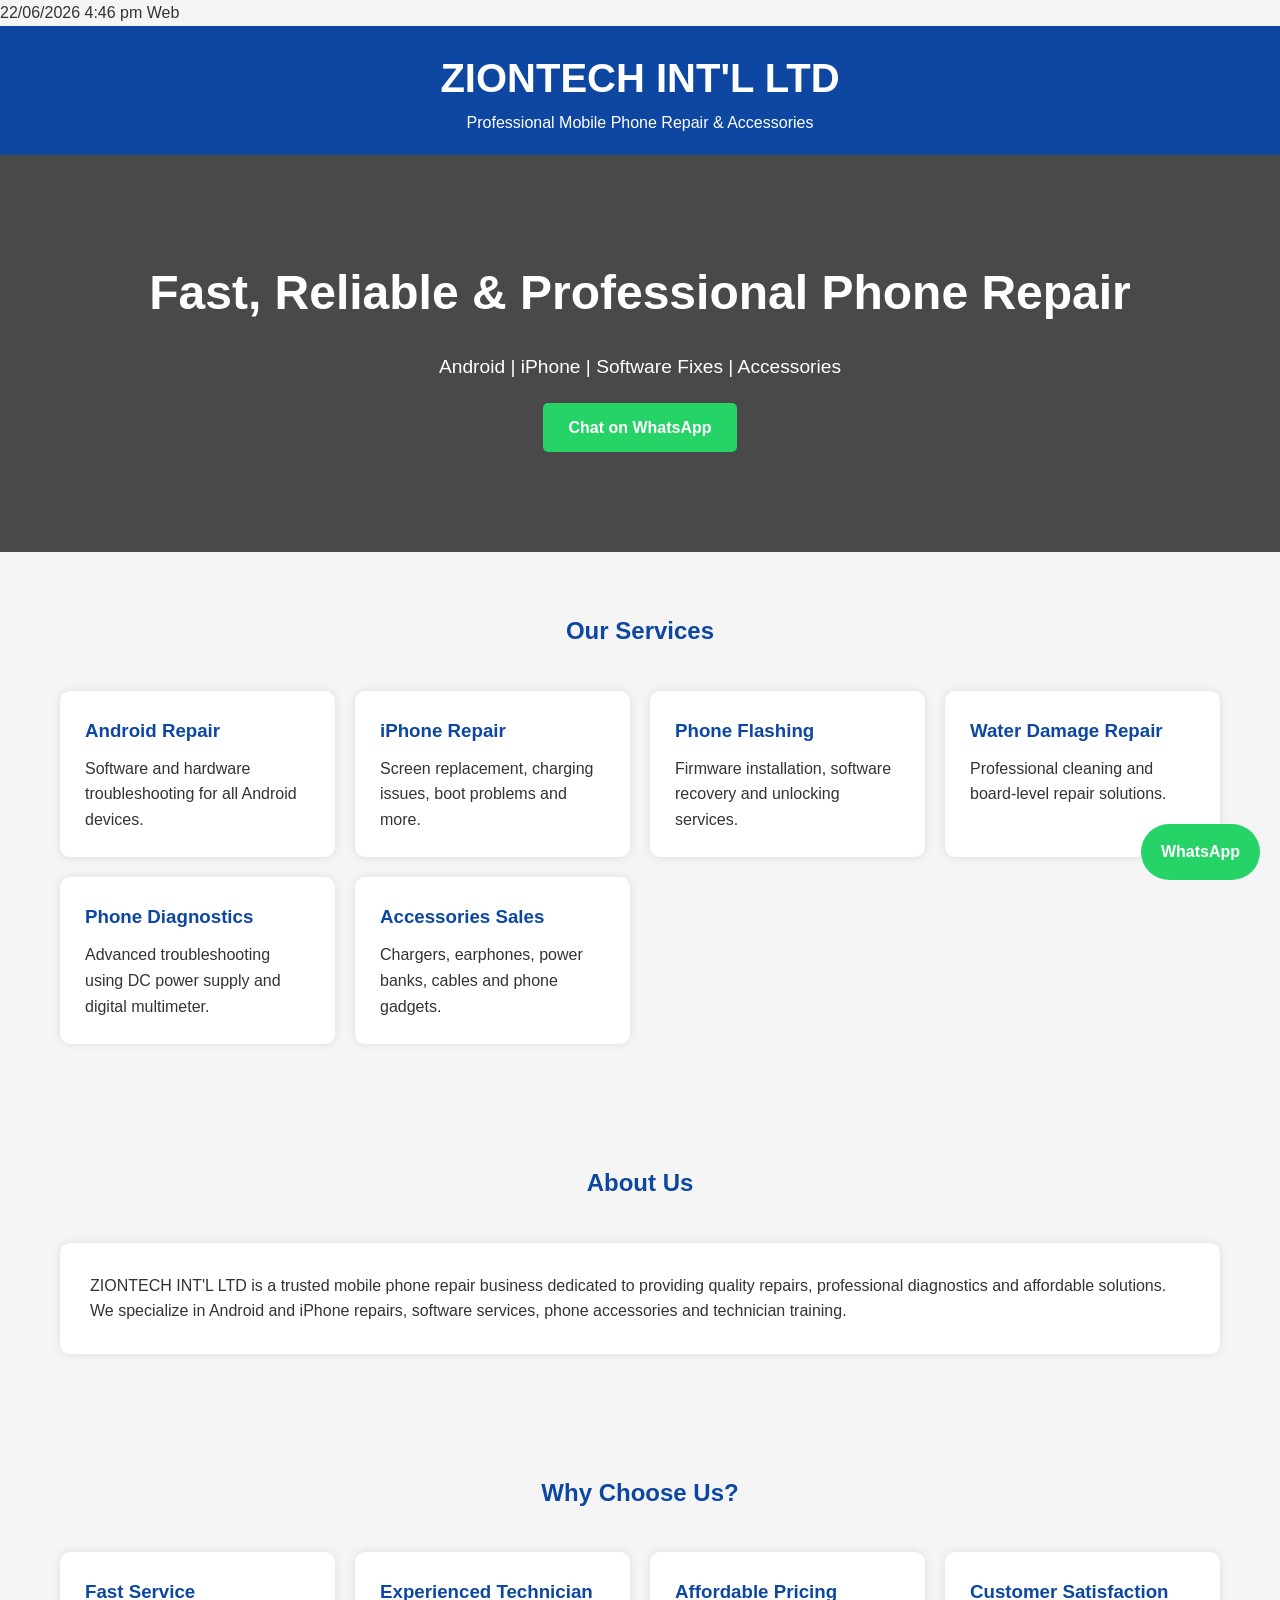
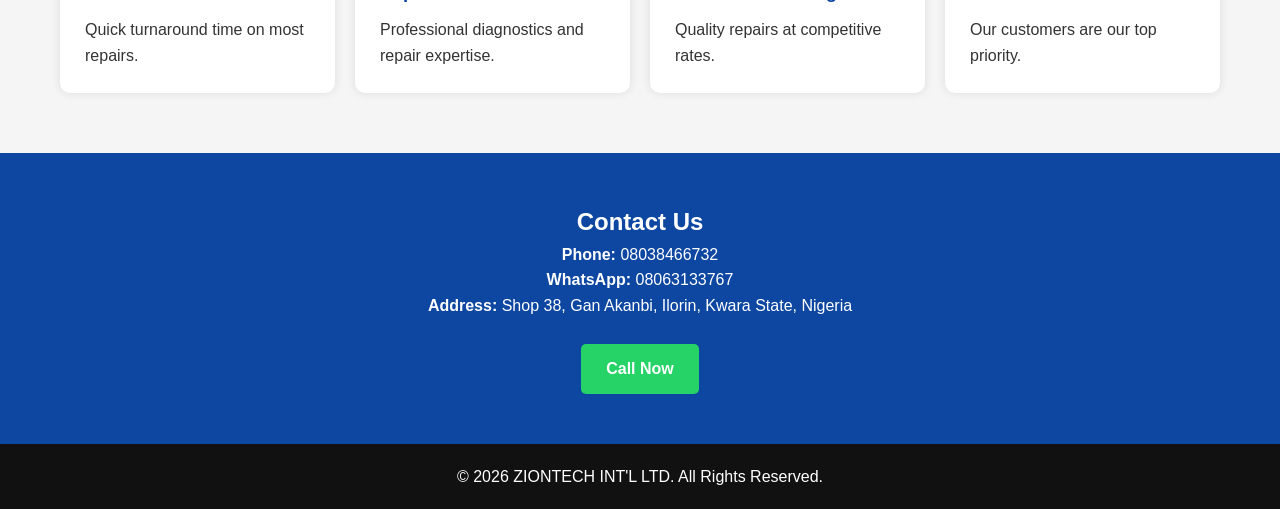
==== index.html @ 432ff0fa "index.html" ====
22/06/2026   4:46 pm

Web

<!DOCTYPE html>
<html lang="en">
<head>
<meta charset="UTF-8">
<meta name="viewport" content="width=device-width, initial-scale=1.0">
<title>ZIONTECH INT'L LTD | Phone Repair & Accessories</title>

<style>
*{
margin:0;
padding:0;
box-sizing:border-box;
font-family:Arial,sans-serif;
}

body{
background:#f5f5f5;
color:#333;
line-height:1.6;
}

header{
background:#0d47a1;
color:white;
padding:20px;
text-align:center;
}

header h1{
font-size:2.5rem;
}

.hero{
background:linear-gradient(rgba(0,0,0,.7),rgba(0,0,0,.7)),
url('https://images.unsplash.com/photo-1511707171634-5f897ff02aa9');
background-size:cover;
background-position:center;
color:white;
padding:100px 20px;
text-align:center;
}

.hero h2{
font-size:3rem;
margin-bottom:20px;
}

.hero p{
font-size:1.2rem;
margin-bottom:20px;
}

.btn{
display:inline-block;
background:#25D366;
color:white;
padding:12px 25px;
text-decoration:none;
border-radius:5px;
font-weight:bold;
}

.section{
padding:60px 20px;
max-width:1200px;
margin:auto;
}

.section h2{
text-align:center;
margin-bottom:40px;
color:#0d47a1;
}

.services{
display:grid;
grid-template-columns:repeat(auto-fit,minmax(250px,1fr));
gap:20px;
}

.card{
background:white;
padding:25px;
border-radius:10px;
box-shadow:0 0 10px rgba(0,0,0,.1);
}

.card h3{
color:#0d47a1;
margin-bottom:10px;
}

.about{
background:white;
padding:30px;
border-radius:10px;
box-shadow:0 0 10px rgba(0,0,0,.1);
}

.contact{
background:#0d47a1;
color:white;
padding:50px 20px;
text-align:center;
}

footer{
background:#111;
color:white;
text-align:center;
padding:20px;
}

.whatsapp{
position:fixed;
bottom:20px;
right:20px;
background:#25D366;
color:white;
padding:15px 20px;
border-radius:50px;
text-decoration:none;
font-weight:bold;
}
</style>
</head>

<body>

<header>
<h1>ZIONTECH INT'L LTD</h1>
<p>Professional Mobile Phone Repair & Accessories</p>
</header>

<section class="hero">
<h2>Fast, Reliable & Professional Phone Repair</h2>
<p>Android | iPhone | Software Fixes | Accessories</p>
<a class="btn" href="https://wa.me/2348063133767">Chat on WhatsApp</a>
</section>

<section class="section">
<h2>Our Services</h2>

<div class="services">

<div class="card">
<h3>Android Repair</h3>
<p>Software and hardware troubleshooting for all Android devices.</p>
</div>

<div class="card">
<h3>iPhone Repair</h3>
<p>Screen replacement, charging issues, boot problems and more.</p>
</div>

<div class="card">
<h3>Phone Flashing</h3>
<p>Firmware installation, software recovery and unlocking services.</p>
</div>

<div class="card">
<h3>Water Damage Repair</h3>
<p>Professional cleaning and board-level repair solutions.</p>
</div>

<div class="card">
<h3>Phone Diagnostics</h3>
<p>Advanced troubleshooting using DC power supply and digital multimeter.</p>
</div>

<div class="card">
<h3>Accessories Sales</h3>
<p>Chargers, earphones, power banks, cables and phone gadgets.</p>
</div>

</div>
</section>

<section class="section">
<h2>About Us</h2>

<div class="about">
<p>
ZIONTECH INT'L LTD is a trusted mobile phone repair business dedicated to providing
quality repairs, professional diagnostics and affordable solutions.
We specialize in Android and iPhone repairs, software services,
phone accessories and technician training.
</p>
</div>

</section>

<section class="section">
<h2>Why Choose Us?</h2>

<div class="services">

<div class="card">
<h3>Fast Service</h3>
<p>Quick turnaround time on most repairs.</p>
</div>

<div class="card">
<h3>Experienced Technician</h3>
<p>Professional diagnostics and repair expertise.</p>
</div>

<div class="card">
<h3>Affordable Pricing</h3>
<p>Quality repairs at competitive rates.</p>
</div>

<div class="card">
<h3>Customer Satisfaction</h3>
<p>Our customers are our top priority.</p>
</div>

</div>
</section>

<section class="contact">
<h2>Contact Us</h2>

<p><strong>Phone:</strong> 08038466732</p>
<p><strong>WhatsApp:</strong> 08063133767</p>
<p><strong>Address:</strong> Shop 38, Gan Akanbi, Ilorin, Kwara State, Nigeria</p>

<br>

<a class="btn" href="tel:08038466732">Call Now</a>

</section>

<footer>
<p>© 2026 ZIONTECH INT'L LTD. All Rights Reserved.</p>
</footer>

<a class="whatsapp" href="https://wa.me/2348063133767">
WhatsApp
</a>

</body>
</html>
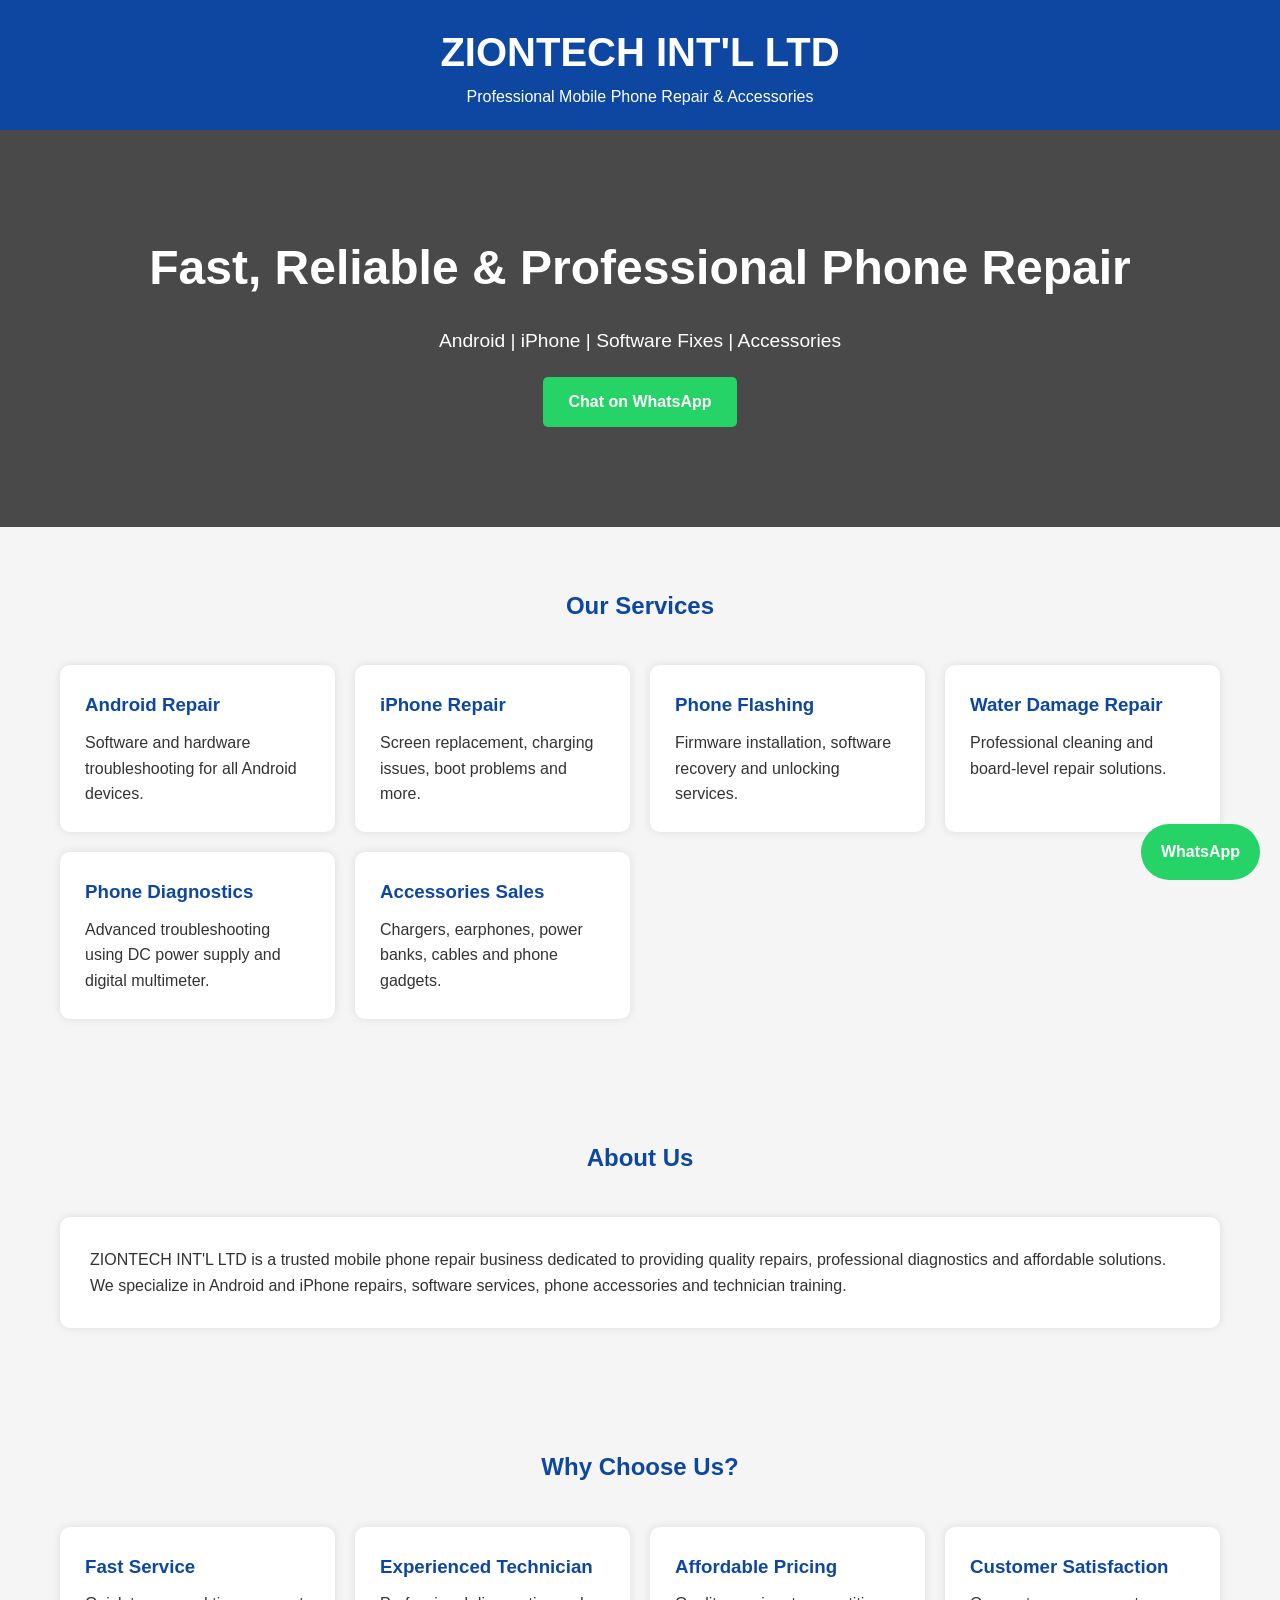
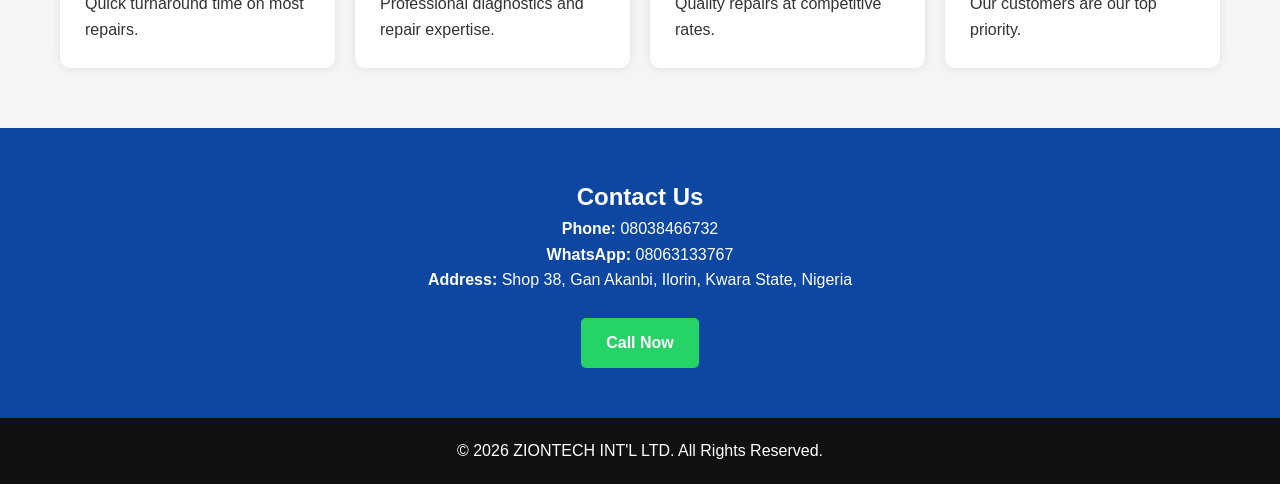
==== commit 055a6b8a: "index.html" ====
--- a/index.html
+++ b/index.html
@@ -1,7 +1,3 @@
-22/06/2026   4:46 pm
-
-Web
-
 <!DOCTYPE html>
 <html lang="en">
 <head>
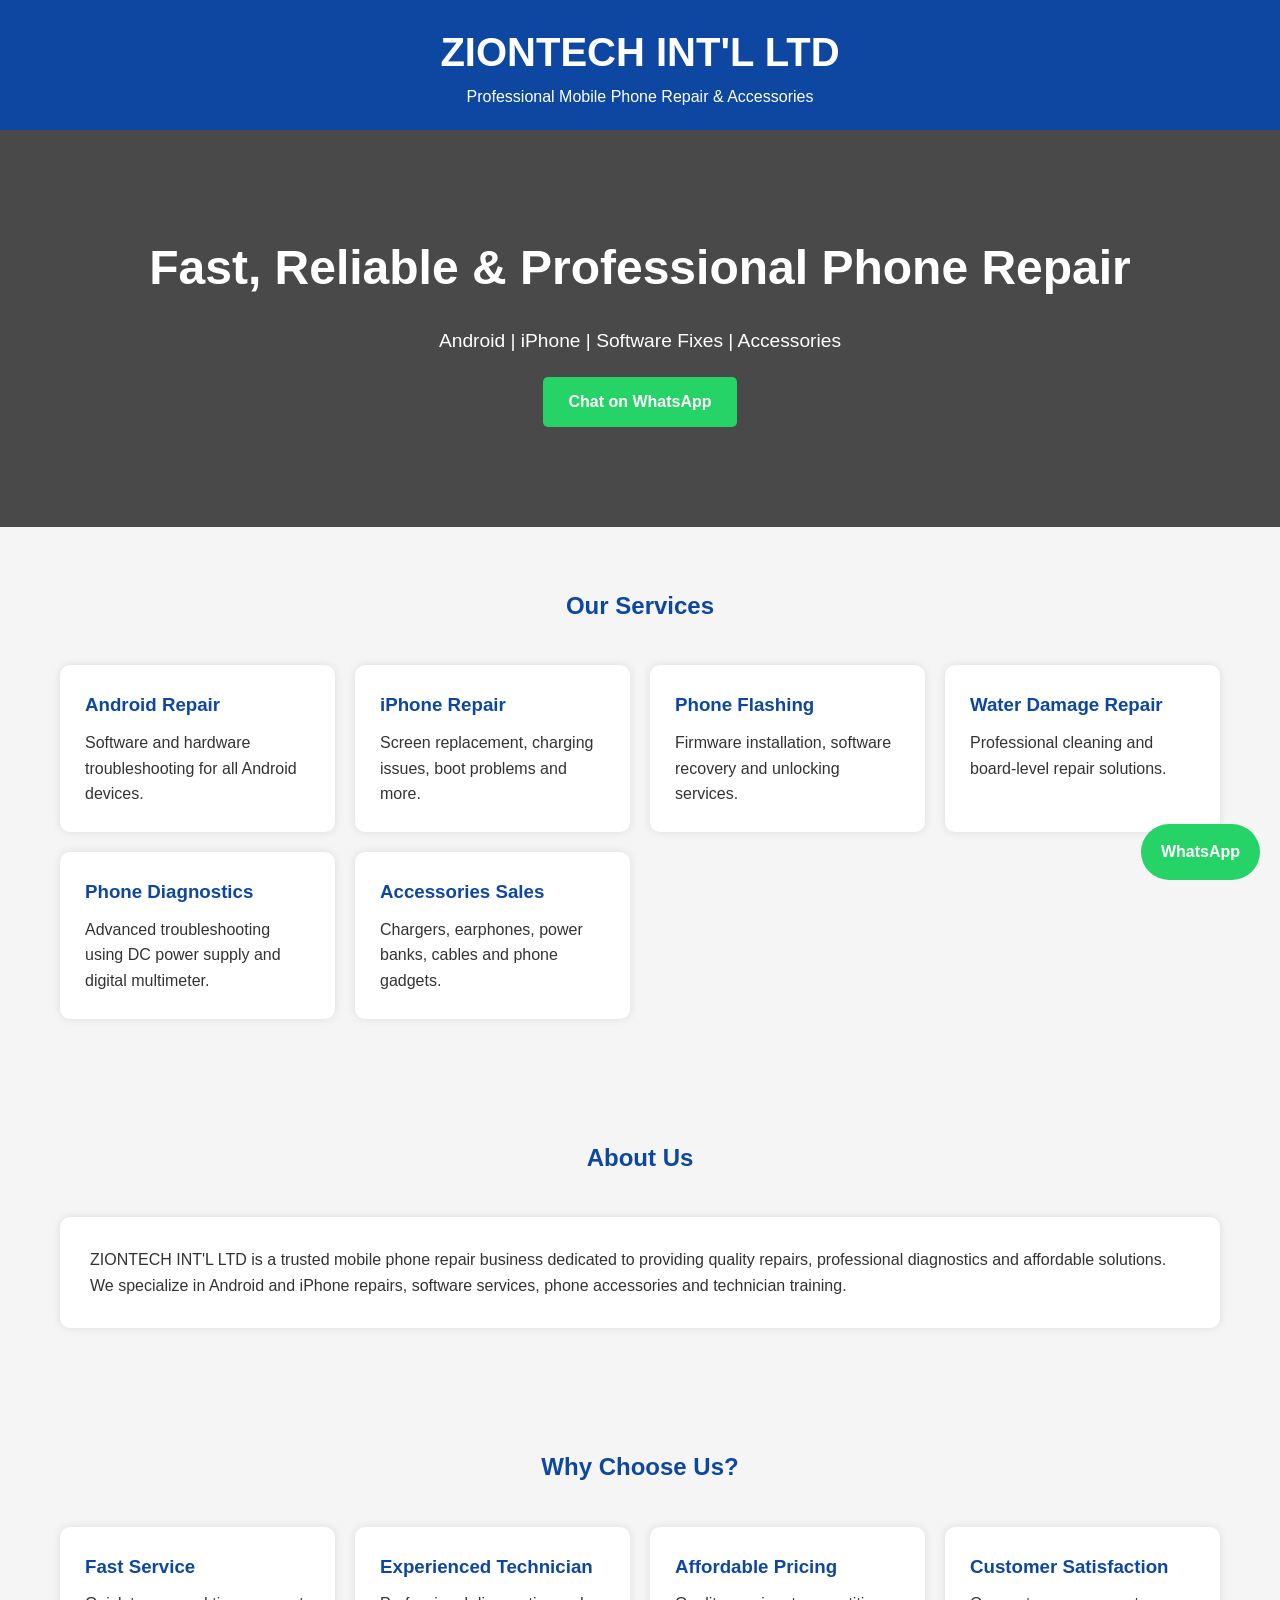
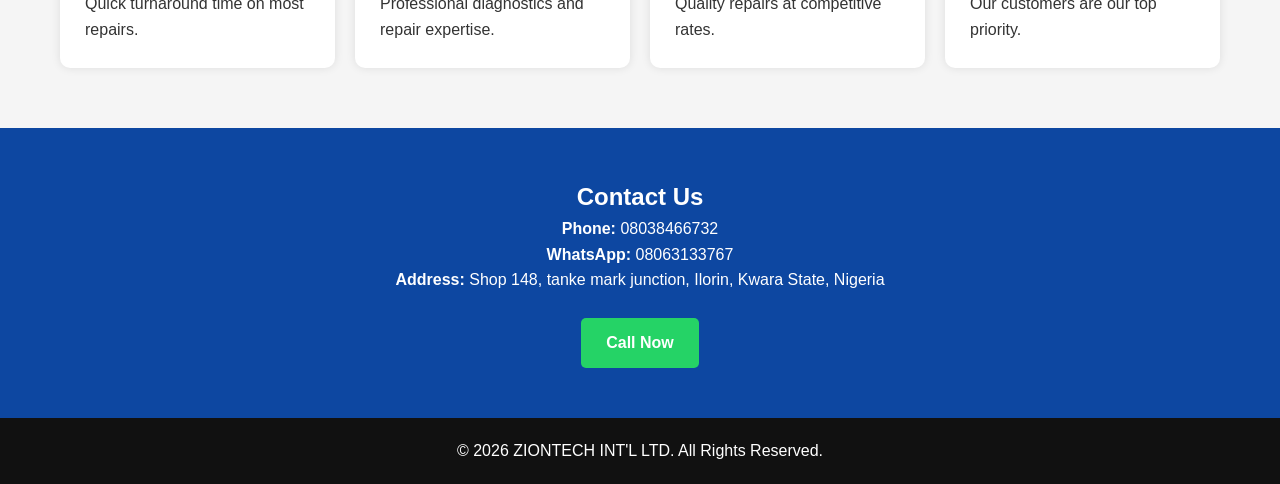
==== commit c22e35ba: "Update index.html" ====
--- a/index.html
+++ b/index.html
@@ -223,7 +223,7 @@
 
 <p><strong>Phone:</strong> 08038466732</p>
 <p><strong>WhatsApp:</strong> 08063133767</p>
-<p><strong>Address:</strong> Shop 38, Gan Akanbi, Ilorin, Kwara State, Nigeria</p>
+<p><strong>Address:</strong> Shop 148, tanke mark junction, Ilorin, Kwara State, Nigeria</p>
 
 <br>
 
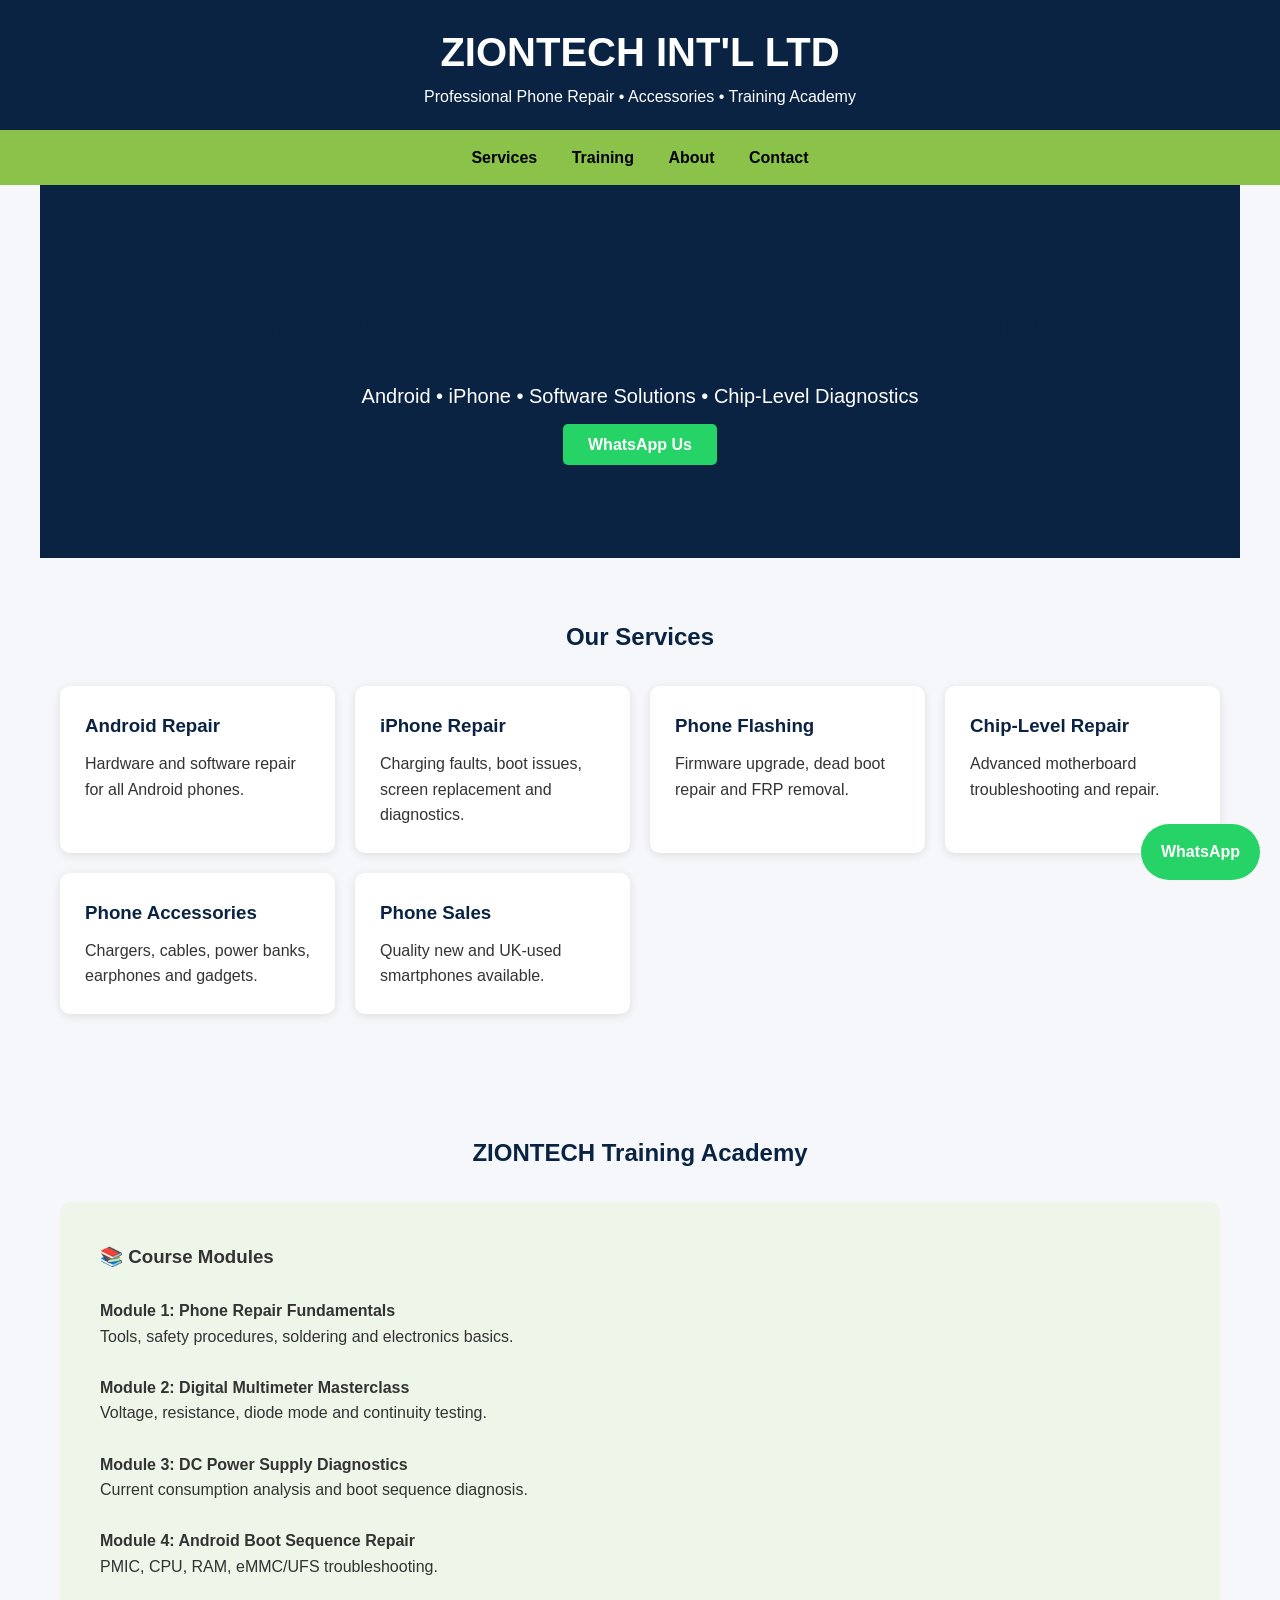
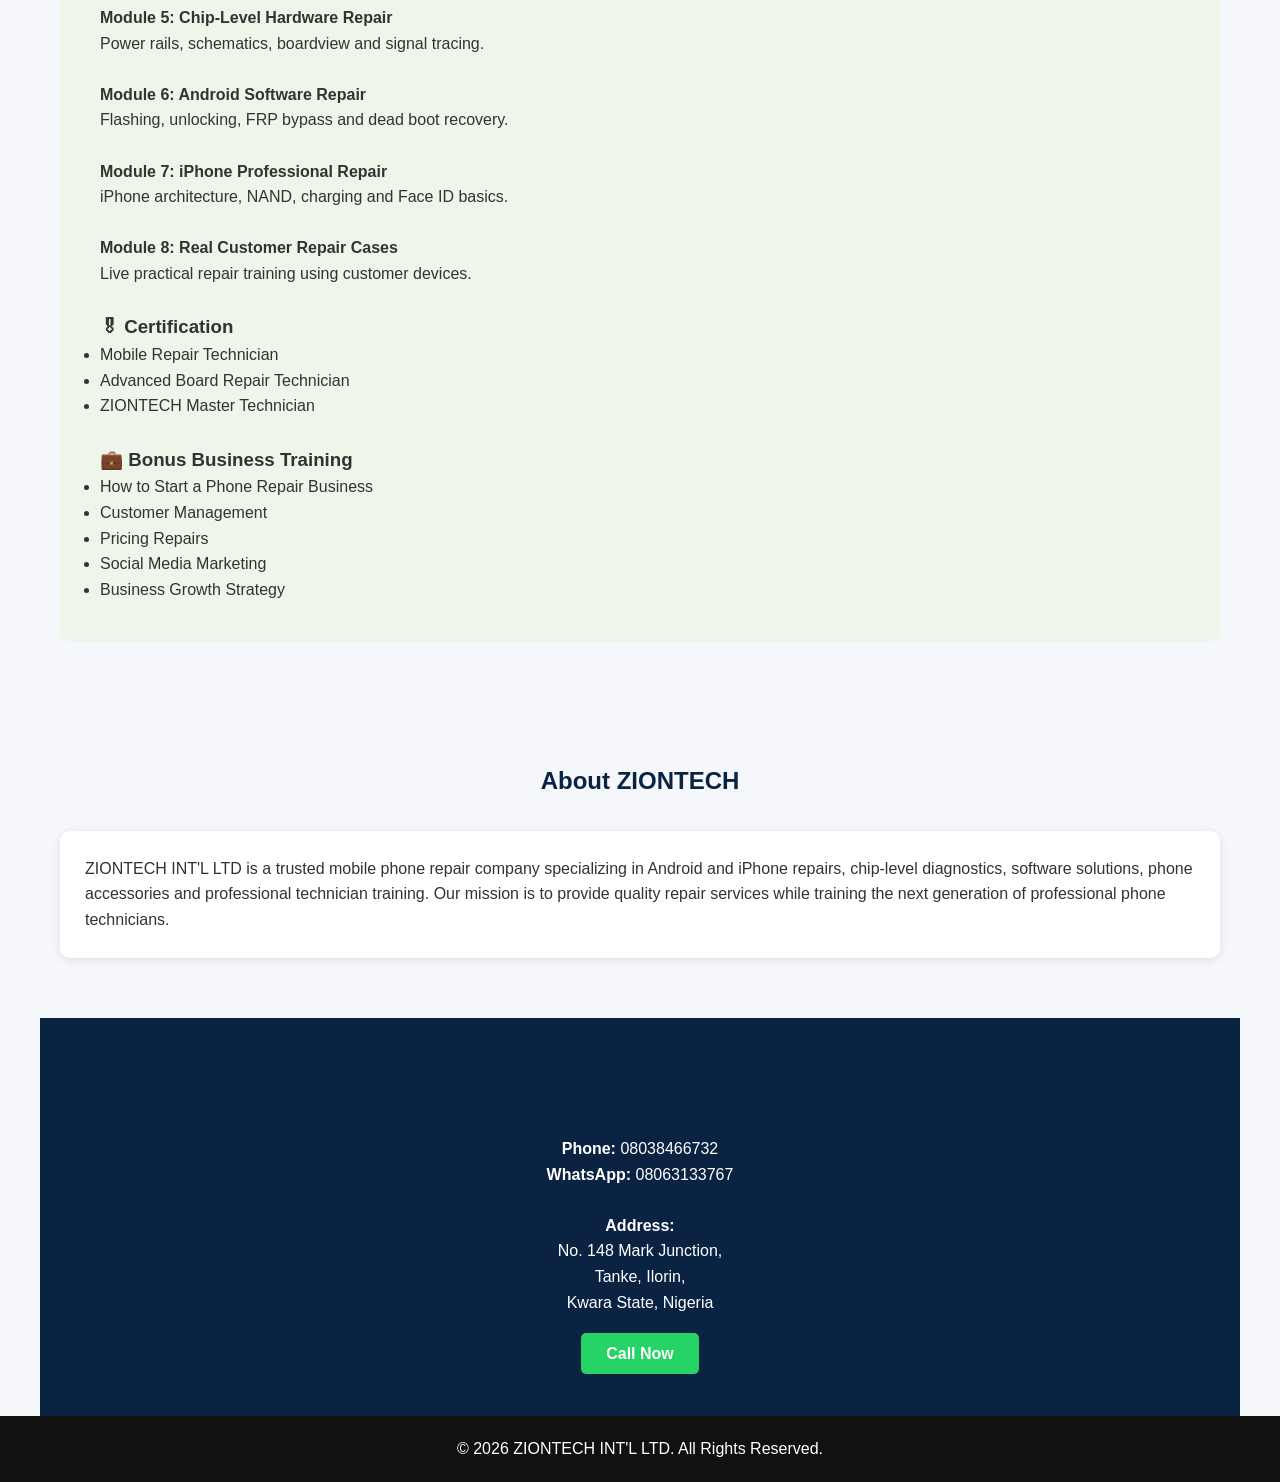
==== commit 755174f8: "Update index.html" ====
--- a/index.html
+++ b/index.html
@@ -3,7 +3,7 @@
 <head>
 <meta charset="UTF-8">
 <meta name="viewport" content="width=device-width, initial-scale=1.0">
-<title>ZIONTECH INT'L LTD | Phone Repair & Accessories</title>
+<title>ZIONTECH INT'L LTD | Phone Repair & Training Academy</title>
 
 <style>
 *{
@@ -14,44 +14,53 @@
 }
 
 body{
-background:#f5f5f5;
+background:#f5f7fa;
 color:#333;
 line-height:1.6;
 }
 
 header{
-background:#0d47a1;
+background:#0a2342;
 color:white;
 padding:20px;
 text-align:center;
 }
 
 header h1{
-font-size:2.5rem;
+font-size:40px;
+}
+
+nav{
+background:#8bc34a;
+padding:15px;
+text-align:center;
+}
+
+nav a{
+color:#000;
+text-decoration:none;
+margin:0 15px;
+font-weight:bold;
 }
 
 .hero{
-background:linear-gradient(rgba(0,0,0,.7),rgba(0,0,0,.7)),
-url('https://images.unsplash.com/photo-1511707171634-5f897ff02aa9');
-background-size:cover;
-background-position:center;
+background:#0a2342;
 color:white;
 padding:100px 20px;
 text-align:center;
 }
 
 .hero h2{
-font-size:3rem;
+font-size:50px;
+margin-bottom:15px;
+}
+
+.hero p{
+font-size:20px;
 margin-bottom:20px;
 }
 
-.hero p{
-font-size:1.2rem;
-margin-bottom:20px;
-}
-
 .btn{
-display:inline-block;
 background:#25D366;
 color:white;
 padding:12px 25px;
@@ -60,19 +69,19 @@
 font-weight:bold;
 }
 
-.section{
+section{
 padding:60px 20px;
 max-width:1200px;
 margin:auto;
 }
 
-.section h2{
-text-align:center;
-margin-bottom:40px;
-color:#0d47a1;
-}
-
-.services{
+h2{
+text-align:center;
+margin-bottom:30px;
+color:#0a2342;
+}
+
+.grid{
 display:grid;
 grid-template-columns:repeat(auto-fit,minmax(250px,1fr));
 gap:20px;
@@ -82,26 +91,25 @@
 background:white;
 padding:25px;
 border-radius:10px;
-box-shadow:0 0 10px rgba(0,0,0,.1);
+box-shadow:0 2px 10px rgba(0,0,0,0.1);
 }
 
 .card h3{
-color:#0d47a1;
+color:#0a2342;
 margin-bottom:10px;
 }
 
-.about{
-background:white;
-padding:30px;
+.training{
+background:#eef5e9;
+padding:40px;
 border-radius:10px;
-box-shadow:0 0 10px rgba(0,0,0,.1);
 }
 
 .contact{
-background:#0d47a1;
-color:white;
+background:#0a2342;
+color:white;
+text-align:center;
 padding:50px 20px;
-text-align:center;
 }
 
 footer{
@@ -113,8 +121,8 @@
 
 .whatsapp{
 position:fixed;
+right:20px;
 bottom:20px;
-right:20px;
 background:#25D366;
 color:white;
 padding:15px 20px;
@@ -129,101 +137,163 @@
 
 <header>
 <h1>ZIONTECH INT'L LTD</h1>
-<p>Professional Mobile Phone Repair & Accessories</p>
+<p>Professional Phone Repair • Accessories • Training Academy</p>
 </header>
 
+<nav>
+<a href="#services">Services</a>
+<a href="#training">Training</a>
+<a href="#about">About</a>
+<a href="#contact">Contact</a>
+</nav>
+
 <section class="hero">
-<h2>Fast, Reliable & Professional Phone Repair</h2>
-<p>Android | iPhone | Software Fixes | Accessories</p>
-<a class="btn" href="https://wa.me/2348063133767">Chat on WhatsApp</a>
-</section>
-
-<section class="section">
+<h2>Professional Mobile Phone Repair</h2>
+<p>Android • iPhone • Software Solutions • Chip-Level Diagnostics</p>
+<a class="btn" href="https://wa.me/2348063133767">WhatsApp Us</a>
+</section>
+
+<section id="services">
 <h2>Our Services</h2>
 
-<div class="services">
+<div class="grid">
 
 <div class="card">
 <h3>Android Repair</h3>
-<p>Software and hardware troubleshooting for all Android devices.</p>
+<p>Hardware and software repair for all Android phones.</p>
 </div>
 
 <div class="card">
 <h3>iPhone Repair</h3>
-<p>Screen replacement, charging issues, boot problems and more.</p>
+<p>Charging faults, boot issues, screen replacement and diagnostics.</p>
 </div>
 
 <div class="card">
 <h3>Phone Flashing</h3>
-<p>Firmware installation, software recovery and unlocking services.</p>
-</div>
-
-<div class="card">
-<h3>Water Damage Repair</h3>
-<p>Professional cleaning and board-level repair solutions.</p>
-</div>
-
-<div class="card">
-<h3>Phone Diagnostics</h3>
-<p>Advanced troubleshooting using DC power supply and digital multimeter.</p>
-</div>
-
-<div class="card">
-<h3>Accessories Sales</h3>
-<p>Chargers, earphones, power banks, cables and phone gadgets.</p>
-</div>
-
-</div>
-</section>
-
-<section class="section">
-<h2>About Us</h2>
-
-<div class="about">
+<p>Firmware upgrade, dead boot repair and FRP removal.</p>
+</div>
+
+<div class="card">
+<h3>Chip-Level Repair</h3>
+<p>Advanced motherboard troubleshooting and repair.</p>
+</div>
+
+<div class="card">
+<h3>Phone Accessories</h3>
+<p>Chargers, cables, power banks, earphones and gadgets.</p>
+</div>
+
+<div class="card">
+<h3>Phone Sales</h3>
+<p>Quality new and UK-used smartphones available.</p>
+</div>
+
+</div>
+</section>
+
+<section id="training">
+<h2>ZIONTECH Training Academy</h2>
+
+<div class="training">
+
+<h3>📚 Course Modules</h3>
+
+<br>
+
+<h4>Module 1: Phone Repair Fundamentals</h4>
+<p>Tools, safety procedures, soldering and electronics basics.</p>
+
+<br>
+
+<h4>Module 2: Digital Multimeter Masterclass</h4>
+<p>Voltage, resistance, diode mode and continuity testing.</p>
+
+<br>
+
+<h4>Module 3: DC Power Supply Diagnostics</h4>
+<p>Current consumption analysis and boot sequence diagnosis.</p>
+
+<br>
+
+<h4>Module 4: Android Boot Sequence Repair</h4>
+<p>PMIC, CPU, RAM, eMMC/UFS troubleshooting.</p>
+
+<br>
+
+<h4>Module 5: Chip-Level Hardware Repair</h4>
+<p>Power rails, schematics, boardview and signal tracing.</p>
+
+<br>
+
+<h4>Module 6: Android Software Repair</h4>
+<p>Flashing, unlocking, FRP bypass and dead boot recovery.</p>
+
+<br>
+
+<h4>Module 7: iPhone Professional Repair</h4>
+<p>iPhone architecture, NAND, charging and Face ID basics.</p>
+
+<br>
+
+<h4>Module 8: Real Customer Repair Cases</h4>
+<p>Live practical repair training using customer devices.</p>
+
+<br>
+
+<h3>🎖 Certification</h3>
+
+<ul>
+<li>Mobile Repair Technician</li>
+<li>Advanced Board Repair Technician</li>
+<li>ZIONTECH Master Technician</li>
+</ul>
+
+<br>
+
+<h3>💼 Bonus Business Training</h3>
+
+<ul>
+<li>How to Start a Phone Repair Business</li>
+<li>Customer Management</li>
+<li>Pricing Repairs</li>
+<li>Social Media Marketing</li>
+<li>Business Growth Strategy</li>
+</ul>
+
+</div>
+</section>
+
+<section id="about">
+<h2>About ZIONTECH</h2>
+
+<div class="card">
 <p>
-ZIONTECH INT'L LTD is a trusted mobile phone repair business dedicated to providing
-quality repairs, professional diagnostics and affordable solutions.
-We specialize in Android and iPhone repairs, software services,
-phone accessories and technician training.
+ZIONTECH INT'L LTD is a trusted mobile phone repair company specializing in
+Android and iPhone repairs, chip-level diagnostics, software solutions,
+phone accessories and professional technician training.
+
+Our mission is to provide quality repair services while training the next
+generation of professional phone technicians.
 </p>
 </div>
 
 </section>
 
-<section class="section">
-<h2>Why Choose Us?</h2>
-
-<div class="services">
-
-<div class="card">
-<h3>Fast Service</h3>
-<p>Quick turnaround time on most repairs.</p>
-</div>
-
-<div class="card">
-<h3>Experienced Technician</h3>
-<p>Professional diagnostics and repair expertise.</p>
-</div>
-
-<div class="card">
-<h3>Affordable Pricing</h3>
-<p>Quality repairs at competitive rates.</p>
-</div>
-
-<div class="card">
-<h3>Customer Satisfaction</h3>
-<p>Our customers are our top priority.</p>
-</div>
-
-</div>
-</section>
-
-<section class="contact">
+<section id="contact" class="contact">
+
 <h2>Contact Us</h2>
 
 <p><strong>Phone:</strong> 08038466732</p>
 <p><strong>WhatsApp:</strong> 08063133767</p>
-<p><strong>Address:</strong> Shop 148, tanke mark junction, Ilorin, Kwara State, Nigeria</p>
+
+<br>
+
+<p>
+<strong>Address:</strong><br>
+No. 148 Mark Junction,<br>
+Tanke, Ilorin,<br>
+Kwara State, Nigeria
+</p>
 
 <br>
 
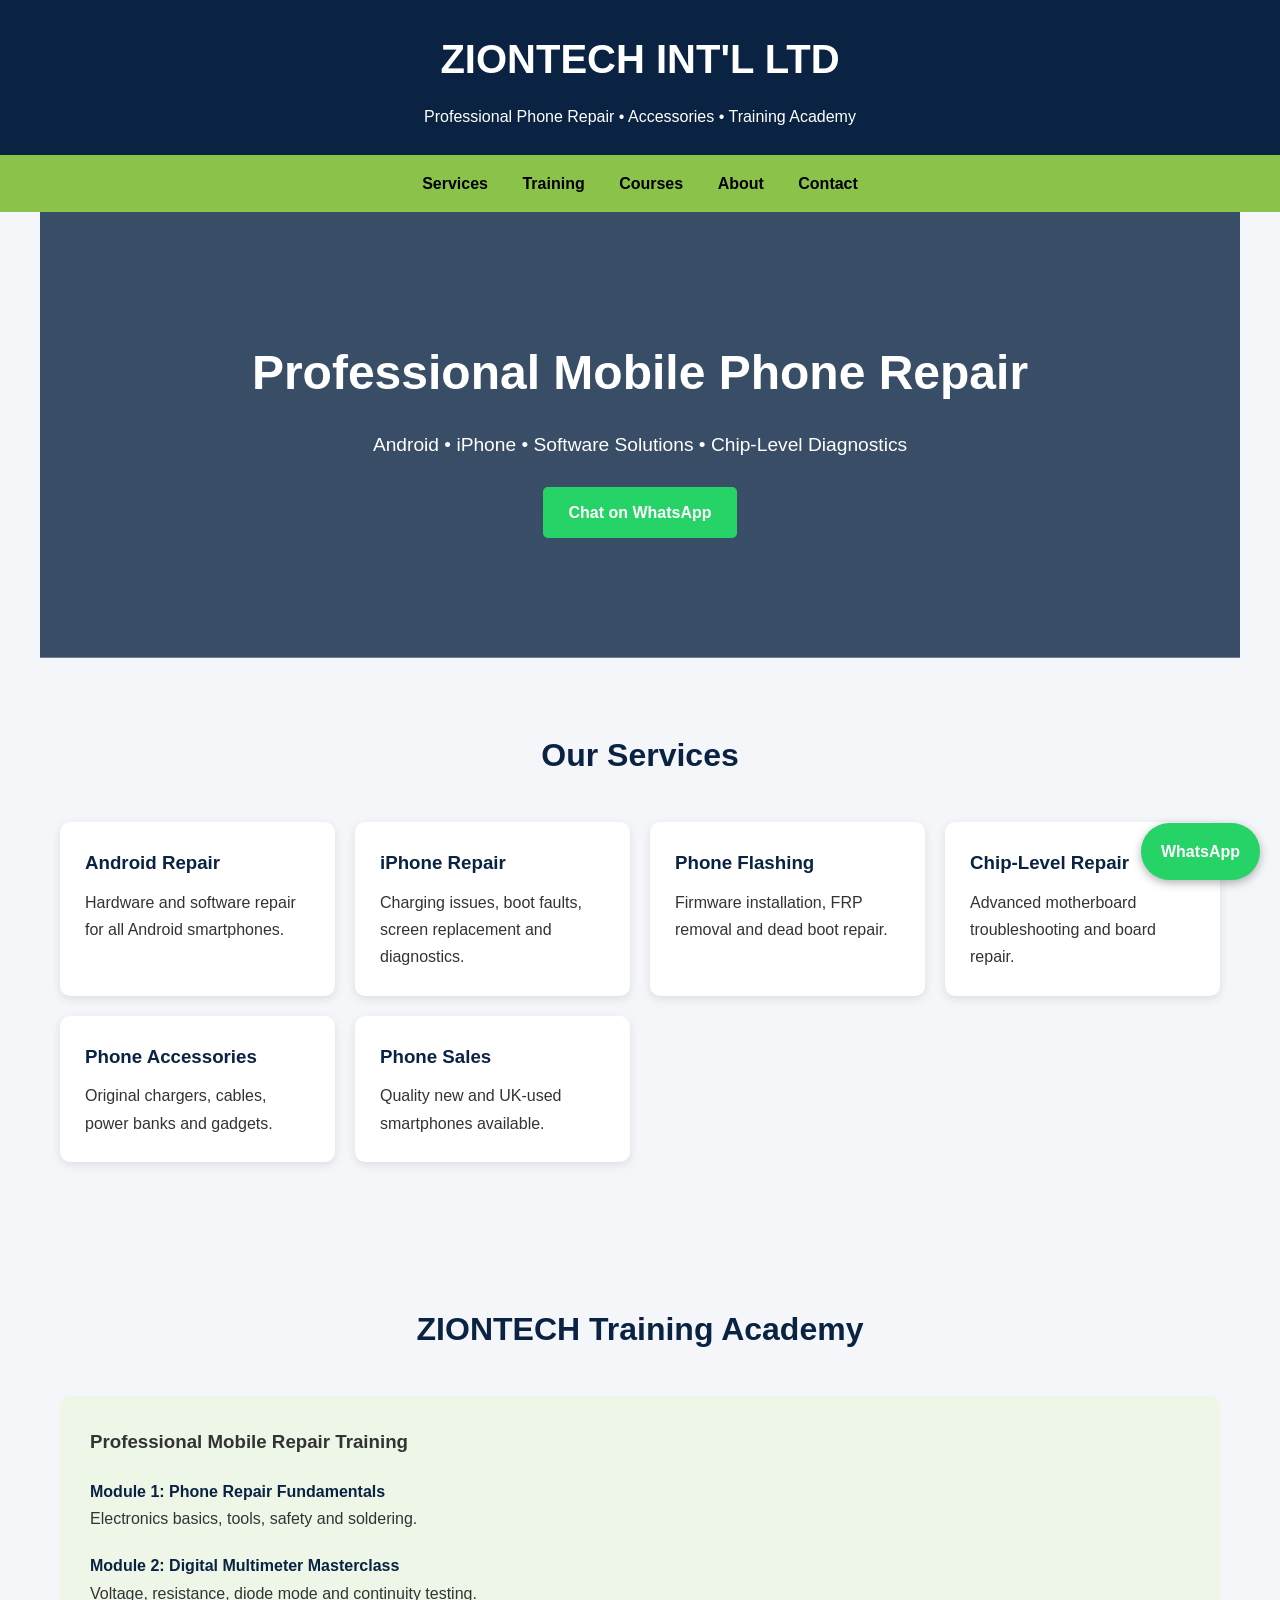
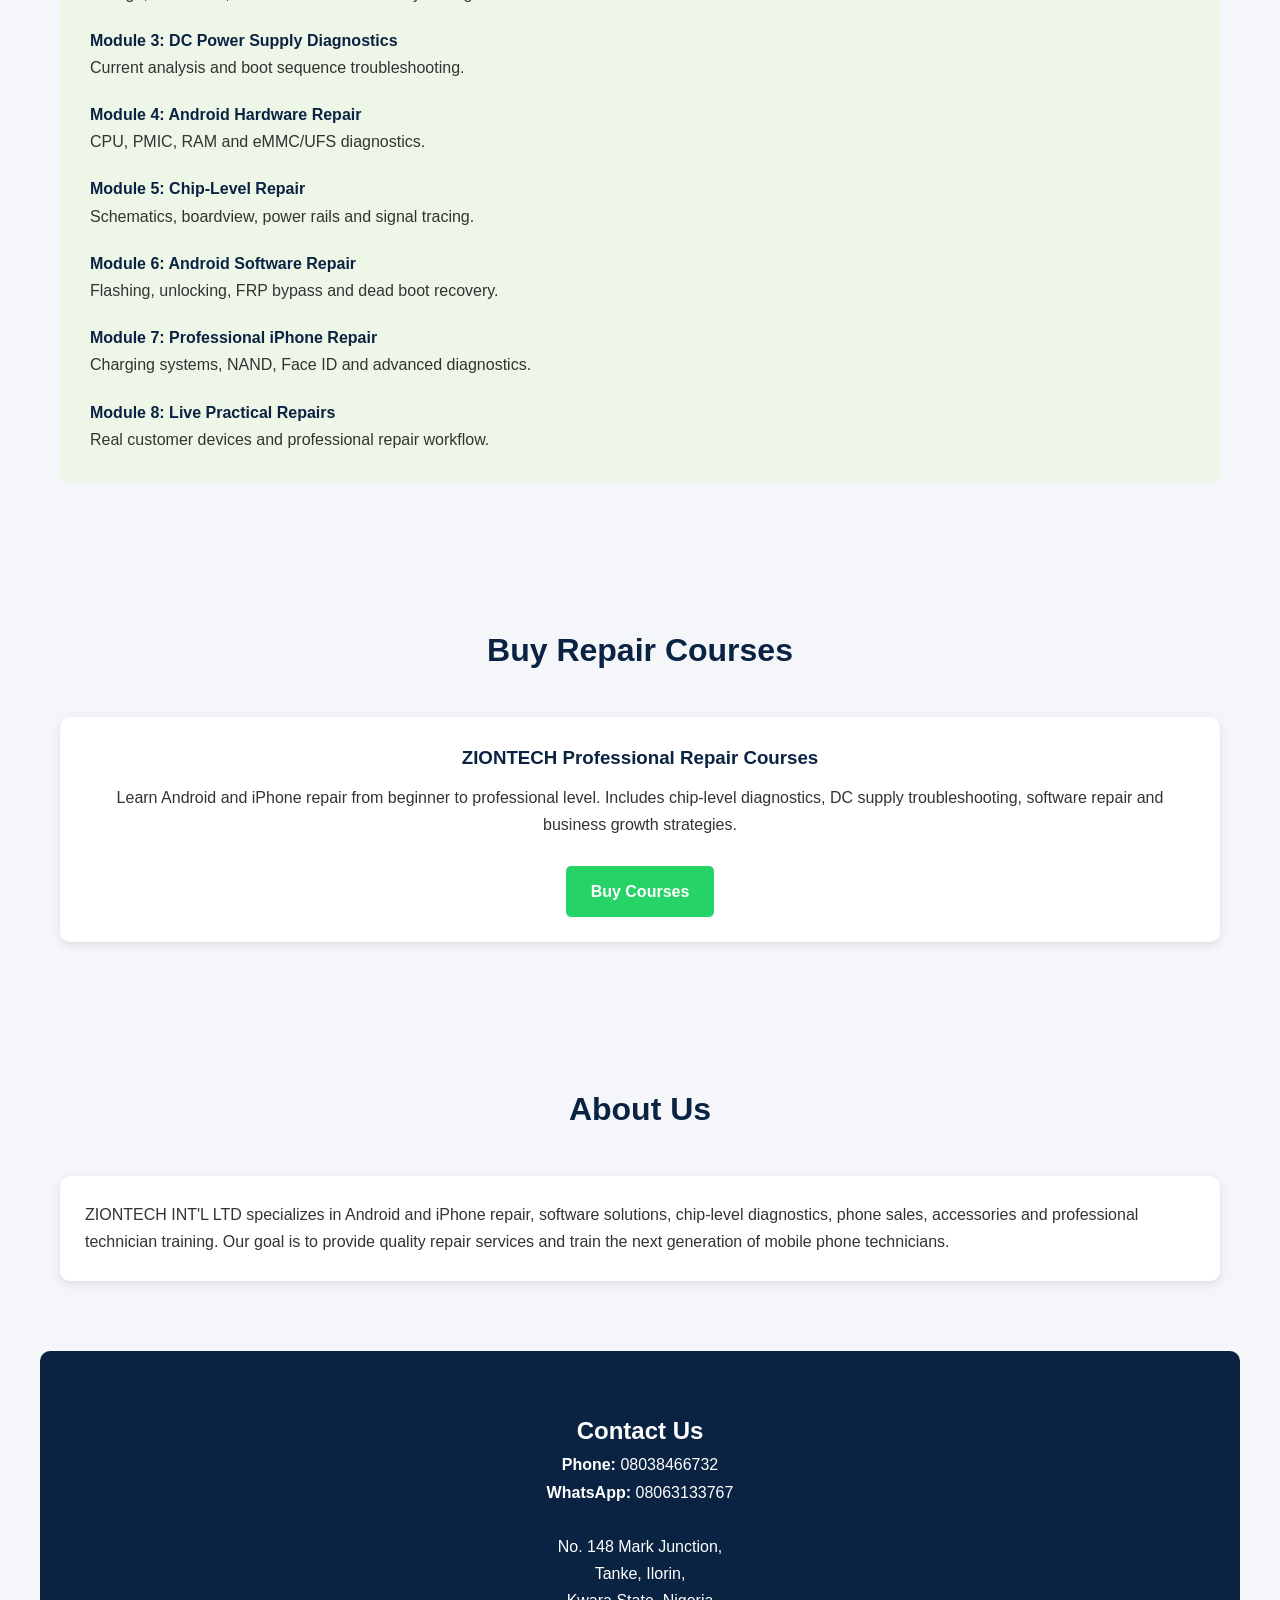
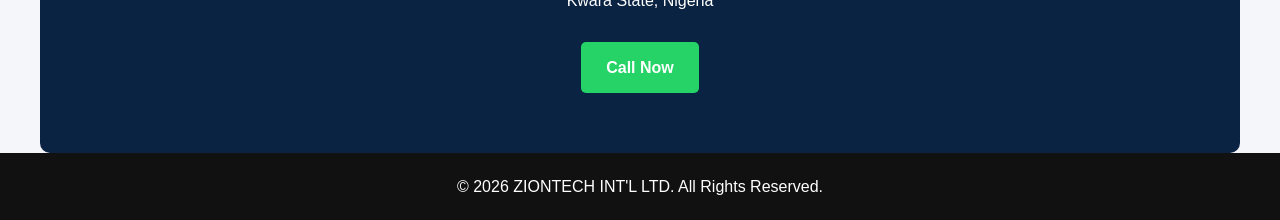
==== commit 6471b42d: "Update index.html" ====
--- a/index.html
+++ b/index.html
@@ -3,37 +3,48 @@
 <head>
 <meta charset="UTF-8">
 <meta name="viewport" content="width=device-width, initial-scale=1.0">
+
 <title>ZIONTECH INT'L LTD | Phone Repair & Training Academy</title>
+
+<meta name="description" content="Professional Android & iPhone Repair, Chip-Level Diagnostics, Phone Sales, Accessories and Mobile Phone Repair Training Academy.">
 
 <style>
 *{
 margin:0;
 padding:0;
 box-sizing:border-box;
-font-family:Arial,sans-serif;
+font-family:Arial, sans-serif;
+scroll-behavior:smooth;
 }
 
 body{
-background:#f5f7fa;
+background:#f4f6f9;
 color:#333;
-line-height:1.6;
+line-height:1.7;
 }
 
 header{
-background:#0a2342;
-color:white;
-padding:20px;
+background:#0A2342;
+color:#fff;
+padding:25px;
 text-align:center;
 }
 
 header h1{
-font-size:40px;
+font-size:2.5rem;
+}
+
+header p{
+margin-top:10px;
 }
 
 nav{
-background:#8bc34a;
+background:#8BC34A;
 padding:15px;
 text-align:center;
+position:sticky;
+top:0;
+z-index:1000;
 }
 
 nav a{
@@ -44,41 +55,51 @@
 }
 
 .hero{
-background:#0a2342;
-color:white;
-padding:100px 20px;
-text-align:center;
+background:linear-gradient(rgba(10,35,66,.8),rgba(10,35,66,.8)),
+url('https://images.unsplash.com/photo-1511707171634-5f897ff02aa9');
+background-size:cover;
+background-position:center;
+color:#fff;
+text-align:center;
+padding:120px 20px;
 }
 
 .hero h2{
-font-size:50px;
+font-size:3rem;
 margin-bottom:15px;
 }
 
 .hero p{
-font-size:20px;
-margin-bottom:20px;
+font-size:1.2rem;
+margin-bottom:25px;
 }
 
 .btn{
+display:inline-block;
 background:#25D366;
 color:white;
 padding:12px 25px;
 text-decoration:none;
 border-radius:5px;
 font-weight:bold;
+transition:.3s;
+}
+
+.btn:hover{
+opacity:.9;
 }
 
 section{
-padding:60px 20px;
+padding:70px 20px;
 max-width:1200px;
 margin:auto;
 }
 
-h2{
-text-align:center;
-margin-bottom:30px;
-color:#0a2342;
+.section-title{
+text-align:center;
+color:#0A2342;
+margin-bottom:40px;
+font-size:2rem;
 }
 
 .grid{
@@ -91,25 +112,31 @@
 background:white;
 padding:25px;
 border-radius:10px;
-box-shadow:0 2px 10px rgba(0,0,0,0.1);
+box-shadow:0 3px 10px rgba(0,0,0,.1);
 }
 
 .card h3{
-color:#0a2342;
+color:#0A2342;
 margin-bottom:10px;
 }
 
 .training{
-background:#eef5e9;
-padding:40px;
+background:#eef6e8;
+padding:30px;
 border-radius:10px;
 }
 
+.training h4{
+margin-top:20px;
+color:#0A2342;
+}
+
 .contact{
-background:#0a2342;
+background:#0A2342;
 color:white;
 text-align:center;
-padding:50px 20px;
+padding:60px 20px;
+border-radius:10px;
 }
 
 footer{
@@ -121,14 +148,28 @@
 
 .whatsapp{
 position:fixed;
+bottom:20px;
 right:20px;
-bottom:20px;
 background:#25D366;
 color:white;
 padding:15px 20px;
 border-radius:50px;
 text-decoration:none;
 font-weight:bold;
+box-shadow:0 3px 10px rgba(0,0,0,.3);
+}
+
+@media(max-width:768px){
+
+.hero h2{
+font-size:2rem;
+}
+
+nav a{
+display:block;
+margin:10px 0;
+}
+
 }
 </style>
 </head>
@@ -143,6 +184,7 @@
 <nav>
 <a href="#services">Services</a>
 <a href="#training">Training</a>
+<a href="#courses">Courses</a>
 <a href="#about">About</a>
 <a href="#contact">Contact</a>
 </nav>
@@ -150,37 +192,40 @@
 <section class="hero">
 <h2>Professional Mobile Phone Repair</h2>
 <p>Android • iPhone • Software Solutions • Chip-Level Diagnostics</p>
-<a class="btn" href="https://wa.me/2348063133767">WhatsApp Us</a>
+
+<a href="https://wa.me/2348063133767" class="btn">
+Chat on WhatsApp
+</a>
 </section>
 
 <section id="services">
-<h2>Our Services</h2>
+<h2 class="section-title">Our Services</h2>
 
 <div class="grid">
 
 <div class="card">
 <h3>Android Repair</h3>
-<p>Hardware and software repair for all Android phones.</p>
+<p>Hardware and software repair for all Android smartphones.</p>
 </div>
 
 <div class="card">
 <h3>iPhone Repair</h3>
-<p>Charging faults, boot issues, screen replacement and diagnostics.</p>
+<p>Charging issues, boot faults, screen replacement and diagnostics.</p>
 </div>
 
 <div class="card">
 <h3>Phone Flashing</h3>
-<p>Firmware upgrade, dead boot repair and FRP removal.</p>
+<p>Firmware installation, FRP removal and dead boot repair.</p>
 </div>
 
 <div class="card">
 <h3>Chip-Level Repair</h3>
-<p>Advanced motherboard troubleshooting and repair.</p>
+<p>Advanced motherboard troubleshooting and board repair.</p>
 </div>
 
 <div class="card">
 <h3>Phone Accessories</h3>
-<p>Chargers, cables, power banks, earphones and gadgets.</p>
+<p>Original chargers, cables, power banks and gadgets.</p>
 </div>
 
 <div class="card">
@@ -192,88 +237,74 @@
 </section>
 
 <section id="training">
-<h2>ZIONTECH Training Academy</h2>
+<h2 class="section-title">ZIONTECH Training Academy</h2>
 
 <div class="training">
 
-<h3>📚 Course Modules</h3>
-
-<br>
+<h3>Professional Mobile Repair Training</h3>
 
 <h4>Module 1: Phone Repair Fundamentals</h4>
-<p>Tools, safety procedures, soldering and electronics basics.</p>
-
-<br>
+<p>Electronics basics, tools, safety and soldering.</p>
 
 <h4>Module 2: Digital Multimeter Masterclass</h4>
 <p>Voltage, resistance, diode mode and continuity testing.</p>
 
-<br>
-
 <h4>Module 3: DC Power Supply Diagnostics</h4>
-<p>Current consumption analysis and boot sequence diagnosis.</p>
-
-<br>
-
-<h4>Module 4: Android Boot Sequence Repair</h4>
-<p>PMIC, CPU, RAM, eMMC/UFS troubleshooting.</p>
-
-<br>
-
-<h4>Module 5: Chip-Level Hardware Repair</h4>
-<p>Power rails, schematics, boardview and signal tracing.</p>
-
-<br>
+<p>Current analysis and boot sequence troubleshooting.</p>
+
+<h4>Module 4: Android Hardware Repair</h4>
+<p>CPU, PMIC, RAM and eMMC/UFS diagnostics.</p>
+
+<h4>Module 5: Chip-Level Repair</h4>
+<p>Schematics, boardview, power rails and signal tracing.</p>
 
 <h4>Module 6: Android Software Repair</h4>
 <p>Flashing, unlocking, FRP bypass and dead boot recovery.</p>
 
+<h4>Module 7: Professional iPhone Repair</h4>
+<p>Charging systems, NAND, Face ID and advanced diagnostics.</p>
+
+<h4>Module 8: Live Practical Repairs</h4>
+<p>Real customer devices and professional repair workflow.</p>
+
+</div>
+</section>
+
+<section id="courses">
+<h2 class="section-title">Buy Repair Courses</h2>
+
+<div class="card" style="text-align:center;">
+
+<h3>ZIONTECH Professional Repair Courses</h3>
+
+<p>
+Learn Android and iPhone repair from beginner to professional level.
+Includes chip-level diagnostics, DC supply troubleshooting,
+software repair and business growth strategies.
+</p>
+
 <br>
 
-<h4>Module 7: iPhone Professional Repair</h4>
-<p>iPhone architecture, NAND, charging and Face ID basics.</p>
-
-<br>
-
-<h4>Module 8: Real Customer Repair Cases</h4>
-<p>Live practical repair training using customer devices.</p>
-
-<br>
-
-<h3>🎖 Certification</h3>
-
-<ul>
-<li>Mobile Repair Technician</li>
-<li>Advanced Board Repair Technician</li>
-<li>ZIONTECH Master Technician</li>
-</ul>
-
-<br>
-
-<h3>💼 Bonus Business Training</h3>
-
-<ul>
-<li>How to Start a Phone Repair Business</li>
-<li>Customer Management</li>
-<li>Pricing Repairs</li>
-<li>Social Media Marketing</li>
-<li>Business Growth Strategy</li>
-</ul>
+<a href="https://selar.com/m/Ziontech453"
+target="_blank"
+class="btn">
+Buy Courses
+</a>
 
 </div>
 </section>
 
 <section id="about">
-<h2>About ZIONTECH</h2>
+<h2 class="section-title">About Us</h2>
 
 <div class="card">
 <p>
-ZIONTECH INT'L LTD is a trusted mobile phone repair company specializing in
-Android and iPhone repairs, chip-level diagnostics, software solutions,
-phone accessories and professional technician training.
-
-Our mission is to provide quality repair services while training the next
-generation of professional phone technicians.
+ZIONTECH INT'L LTD specializes in Android and iPhone repair,
+software solutions, chip-level diagnostics, phone sales,
+accessories and professional technician training.
+
+Our goal is to provide quality repair services and train
+the next generation of mobile phone technicians.
 </p>
 </div>
 
@@ -289,7 +320,6 @@
 <br>
 
 <p>
-<strong>Address:</strong><br>
 No. 148 Mark Junction,<br>
 Tanke, Ilorin,<br>
 Kwara State, Nigeria
@@ -297,7 +327,9 @@
 
 <br>
 
-<a class="btn" href="tel:08038466732">Call Now</a>
+<a href="tel:08038466732" class="btn">
+Call Now
+</a>
 
 </section>
 
@@ -305,7 +337,7 @@
 <p>© 2026 ZIONTECH INT'L LTD. All Rights Reserved.</p>
 </footer>
 
-<a class="whatsapp" href="https://wa.me/2348063133767">
+<a href="https://wa.me/2348063133767" class="whatsapp">
 WhatsApp
 </a>
 
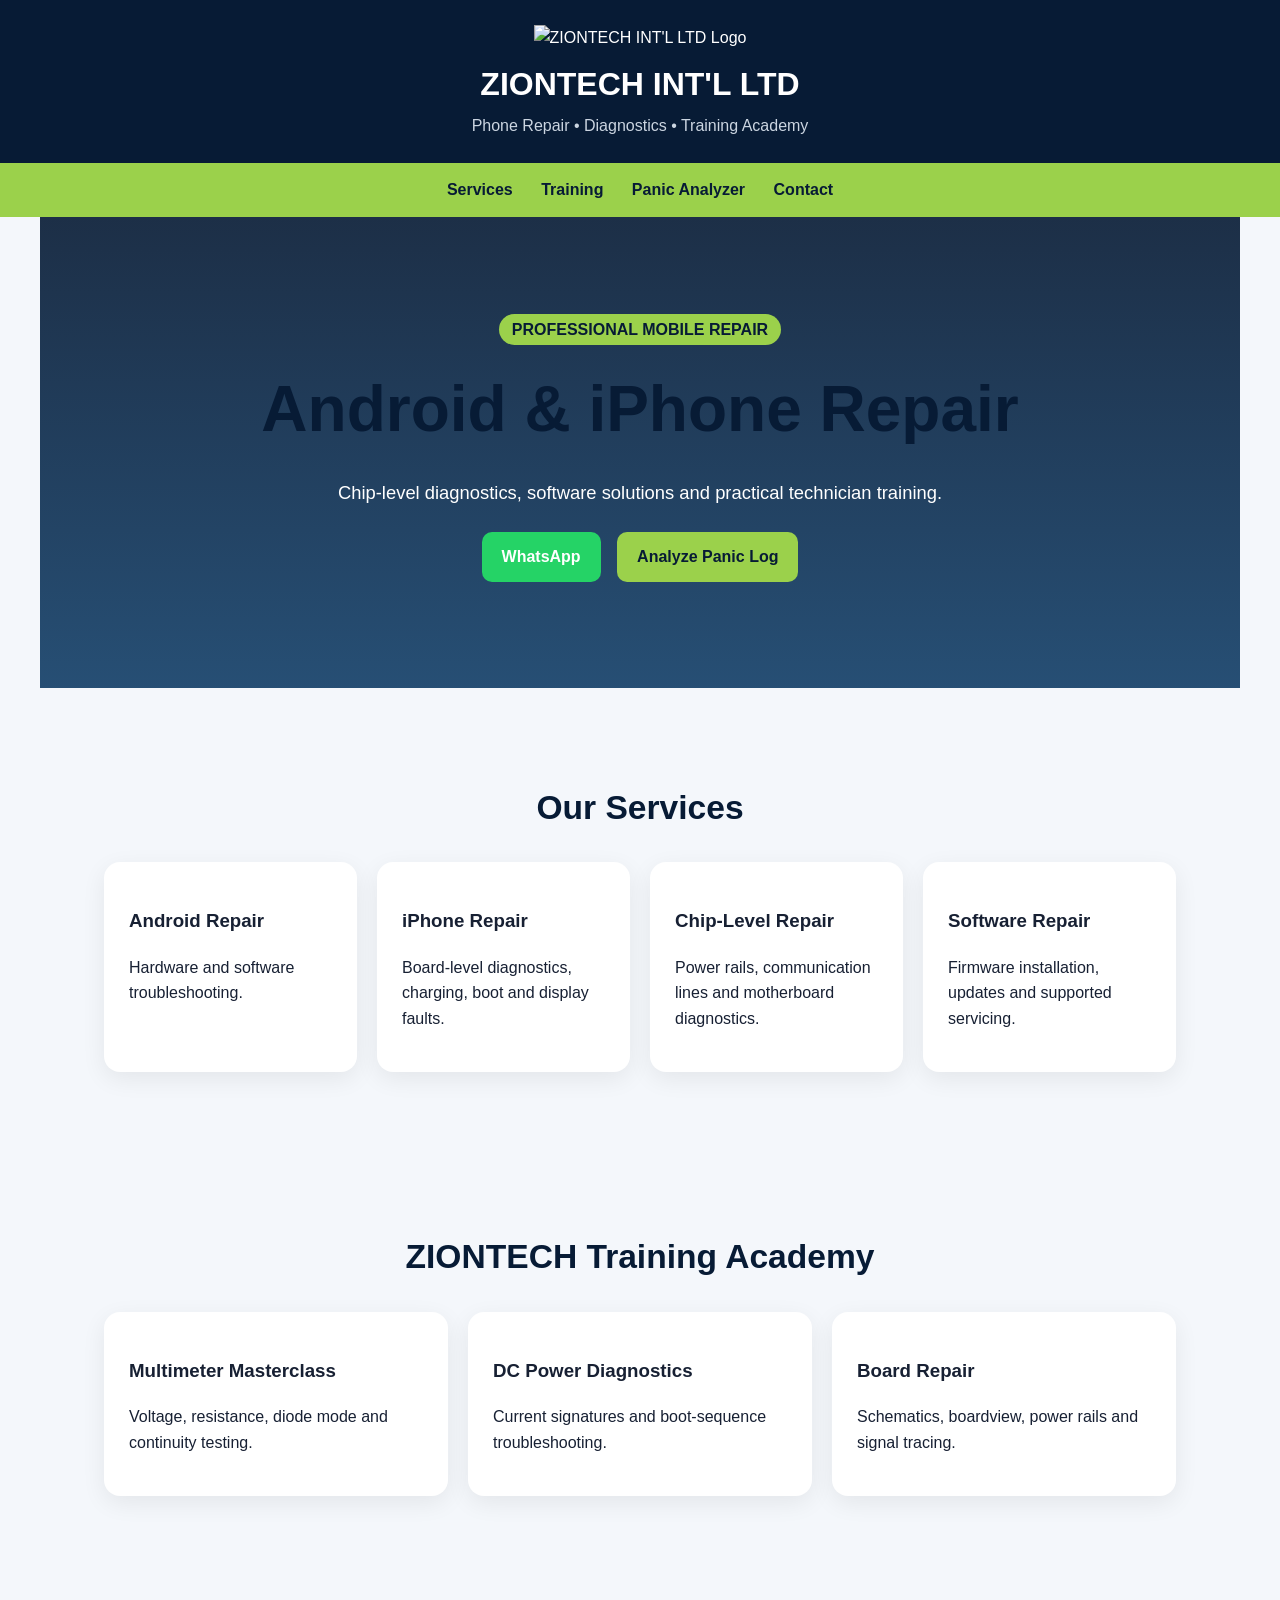
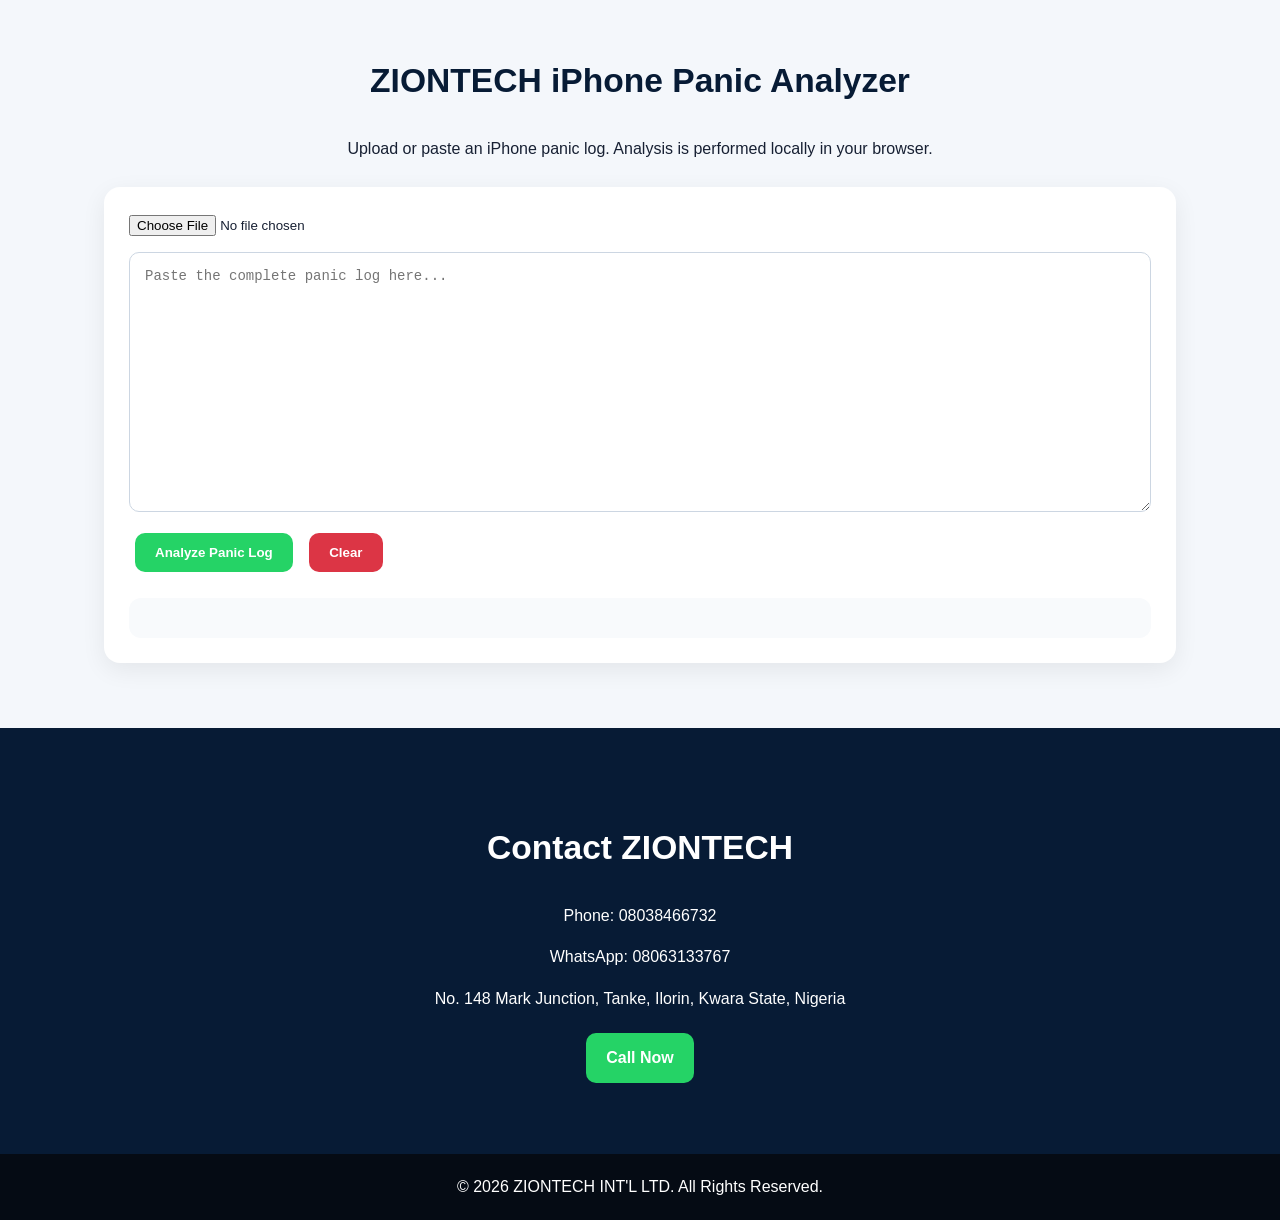
==== commit ff56439d: "Update ZIONTECH website with panic analyzer" ====
--- a/index.html
+++ b/index.html
@@ -3,343 +3,77 @@
 <head>
 <meta charset="UTF-8">
 <meta name="viewport" content="width=device-width, initial-scale=1.0">
-
-<title>ZIONTECH INT'L LTD | Phone Repair & Training Academy</title>
-
-<meta name="description" content="Professional Android & iPhone Repair, Chip-Level Diagnostics, Phone Sales, Accessories and Mobile Phone Repair Training Academy.">
-
-<style>
-*{
-margin:0;
-padding:0;
-box-sizing:border-box;
-font-family:Arial, sans-serif;
-scroll-behavior:smooth;
-}
-
-body{
-background:#f4f6f9;
-color:#333;
-line-height:1.7;
-}
-
-header{
-background:#0A2342;
-color:#fff;
-padding:25px;
-text-align:center;
-}
-
-header h1{
-font-size:2.5rem;
-}
-
-header p{
-margin-top:10px;
-}
-
-nav{
-background:#8BC34A;
-padding:15px;
-text-align:center;
-position:sticky;
-top:0;
-z-index:1000;
-}
-
-nav a{
-color:#000;
-text-decoration:none;
-margin:0 15px;
-font-weight:bold;
-}
-
-.hero{
-background:linear-gradient(rgba(10,35,66,.8),rgba(10,35,66,.8)),
-url('https://images.unsplash.com/photo-1511707171634-5f897ff02aa9');
-background-size:cover;
-background-position:center;
-color:#fff;
-text-align:center;
-padding:120px 20px;
-}
-
-.hero h2{
-font-size:3rem;
-margin-bottom:15px;
-}
-
-.hero p{
-font-size:1.2rem;
-margin-bottom:25px;
-}
-
-.btn{
-display:inline-block;
-background:#25D366;
-color:white;
-padding:12px 25px;
-text-decoration:none;
-border-radius:5px;
-font-weight:bold;
-transition:.3s;
-}
-
-.btn:hover{
-opacity:.9;
-}
-
-section{
-padding:70px 20px;
-max-width:1200px;
-margin:auto;
-}
-
-.section-title{
-text-align:center;
-color:#0A2342;
-margin-bottom:40px;
-font-size:2rem;
-}
-
-.grid{
-display:grid;
-grid-template-columns:repeat(auto-fit,minmax(250px,1fr));
-gap:20px;
-}
-
-.card{
-background:white;
-padding:25px;
-border-radius:10px;
-box-shadow:0 3px 10px rgba(0,0,0,.1);
-}
-
-.card h3{
-color:#0A2342;
-margin-bottom:10px;
-}
-
-.training{
-background:#eef6e8;
-padding:30px;
-border-radius:10px;
-}
-
-.training h4{
-margin-top:20px;
-color:#0A2342;
-}
-
-.contact{
-background:#0A2342;
-color:white;
-text-align:center;
-padding:60px 20px;
-border-radius:10px;
-}
-
-footer{
-background:#111;
-color:white;
-text-align:center;
-padding:20px;
-}
-
-.whatsapp{
-position:fixed;
-bottom:20px;
-right:20px;
-background:#25D366;
-color:white;
-padding:15px 20px;
-border-radius:50px;
-text-decoration:none;
-font-weight:bold;
-box-shadow:0 3px 10px rgba(0,0,0,.3);
-}
-
-@media(max-width:768px){
-
-.hero h2{
-font-size:2rem;
-}
-
-nav a{
-display:block;
-margin:10px 0;
-}
-
-}
-</style>
+<meta name="theme-color" content="#9bd14b">
+<meta name="description" content="ZIONTECH INT'L LTD - Professional phone repair, diagnostics and technician training.">
+<title>ZIONTECH INT'L LTD</title>
+<link rel="manifest" href="manifest.json">
+<link rel="stylesheet" href="style.css">
 </head>
-
 <body>
-
 <header>
-<h1>ZIONTECH INT'L LTD</h1>
-<p>Professional Phone Repair • Accessories • Training Academy</p>
+  <img src="images/logo.png" class="logo" alt="ZIONTECH INT'L LTD Logo">
+  <h1>ZIONTECH INT'L LTD</h1>
+  <p>Phone Repair • Diagnostics • Training Academy</p>
 </header>
 
 <nav>
-<a href="#services">Services</a>
-<a href="#training">Training</a>
-<a href="#courses">Courses</a>
-<a href="#about">About</a>
-<a href="#contact">Contact</a>
+  <a href="#services">Services</a>
+  <a href="#training">Training</a>
+  <a href="#panic-analyzer">Panic Analyzer</a>
+  <a href="#contact">Contact</a>
 </nav>
 
 <section class="hero">
-<h2>Professional Mobile Phone Repair</h2>
-<p>Android • iPhone • Software Solutions • Chip-Level Diagnostics</p>
-
-<a href="https://wa.me/2348063133767" class="btn">
-Chat on WhatsApp
-</a>
+  <span>PROFESSIONAL MOBILE REPAIR</span>
+  <h2>Android & iPhone Repair</h2>
+  <p>Chip-level diagnostics, software solutions and practical technician training.</p>
+  <a class="btn" href="https://wa.me/2348063133767">WhatsApp</a>
+  <a class="btn secondary" href="#panic-analyzer">Analyze Panic Log</a>
 </section>
 
 <section id="services">
-<h2 class="section-title">Our Services</h2>
-
+<h2>Our Services</h2>
 <div class="grid">
-
-<div class="card">
-<h3>Android Repair</h3>
-<p>Hardware and software repair for all Android smartphones.</p>
-</div>
-
-<div class="card">
-<h3>iPhone Repair</h3>
-<p>Charging issues, boot faults, screen replacement and diagnostics.</p>
-</div>
-
-<div class="card">
-<h3>Phone Flashing</h3>
-<p>Firmware installation, FRP removal and dead boot repair.</p>
-</div>
-
-<div class="card">
-<h3>Chip-Level Repair</h3>
-<p>Advanced motherboard troubleshooting and board repair.</p>
-</div>
-
-<div class="card">
-<h3>Phone Accessories</h3>
-<p>Original chargers, cables, power banks and gadgets.</p>
-</div>
-
-<div class="card">
-<h3>Phone Sales</h3>
-<p>Quality new and UK-used smartphones available.</p>
-</div>
-
+<div class="card"><h3>Android Repair</h3><p>Hardware and software troubleshooting.</p></div>
+<div class="card"><h3>iPhone Repair</h3><p>Board-level diagnostics, charging, boot and display faults.</p></div>
+<div class="card"><h3>Chip-Level Repair</h3><p>Power rails, communication lines and motherboard diagnostics.</p></div>
+<div class="card"><h3>Software Repair</h3><p>Firmware installation, updates and supported servicing.</p></div>
 </div>
 </section>
 
 <section id="training">
-<h2 class="section-title">ZIONTECH Training Academy</h2>
-
-<div class="training">
-
-<h3>Professional Mobile Repair Training</h3>
-
-<h4>Module 1: Phone Repair Fundamentals</h4>
-<p>Electronics basics, tools, safety and soldering.</p>
-
-<h4>Module 2: Digital Multimeter Masterclass</h4>
-<p>Voltage, resistance, diode mode and continuity testing.</p>
-
-<h4>Module 3: DC Power Supply Diagnostics</h4>
-<p>Current analysis and boot sequence troubleshooting.</p>
-
-<h4>Module 4: Android Hardware Repair</h4>
-<p>CPU, PMIC, RAM and eMMC/UFS diagnostics.</p>
-
-<h4>Module 5: Chip-Level Repair</h4>
-<p>Schematics, boardview, power rails and signal tracing.</p>
-
-<h4>Module 6: Android Software Repair</h4>
-<p>Flashing, unlocking, FRP bypass and dead boot recovery.</p>
-
-<h4>Module 7: Professional iPhone Repair</h4>
-<p>Charging systems, NAND, Face ID and advanced diagnostics.</p>
-
-<h4>Module 8: Live Practical Repairs</h4>
-<p>Real customer devices and professional repair workflow.</p>
-
+<h2>ZIONTECH Training Academy</h2>
+<div class="grid">
+<div class="card"><h3>Multimeter Masterclass</h3><p>Voltage, resistance, diode mode and continuity testing.</p></div>
+<div class="card"><h3>DC Power Diagnostics</h3><p>Current signatures and boot-sequence troubleshooting.</p></div>
+<div class="card"><h3>Board Repair</h3><p>Schematics, boardview, power rails and signal tracing.</p></div>
 </div>
 </section>
 
-<section id="courses">
-<h2 class="section-title">Buy Repair Courses</h2>
-
-<div class="card" style="text-align:center;">
-
-<h3>ZIONTECH Professional Repair Courses</h3>
-
-<p>
-Learn Android and iPhone repair from beginner to professional level.
-Includes chip-level diagnostics, DC supply troubleshooting,
-software repair and business growth strategies.
-</p>
-
-<br>
-
-<a href="https://selar.com/m/Ziontech453"
-target="_blank"
-class="btn">
-Buy Courses
-</a>
-
+<section id="panic-analyzer">
+<h2>ZIONTECH iPhone Panic Analyzer</h2>
+<p class="center">Upload or paste an iPhone panic log. Analysis is performed locally in your browser.</p>
+<div class="analyzer">
+<input id="panicFile" type="file" accept=".ips,.panic,.txt,.log,.json">
+<textarea id="panicInput" placeholder="Paste the complete panic log here..."></textarea>
+<button class="btn" id="analyzeBtn">Analyze Panic Log</button>
+<button class="btn danger" id="clearBtn">Clear</button>
+<div id="result"></div>
 </div>
 </section>
 
-<section id="about">
-<h2 class="section-title">About Us</h2>
-
-<div class="card">
-<p>
-ZIONTECH INT'L LTD specializes in Android and iPhone repair,
-software solutions, chip-level diagnostics, phone sales,
-accessories and professional technician training.
-
-Our goal is to provide quality repair services and train
-the next generation of mobile phone technicians.
-</p>
-</div>
-
+<section id="contact" class="contact">
+<h2>Contact ZIONTECH</h2>
+<p>Phone: 08038466732</p>
+<p>WhatsApp: 08063133767</p>
+<p>No. 148 Mark Junction, Tanke, Ilorin, Kwara State, Nigeria</p>
+<a class="btn" href="tel:08038466732">Call Now</a>
 </section>
 
-<section id="contact" class="contact">
-
-<h2>Contact Us</h2>
-
-<p><strong>Phone:</strong> 08038466732</p>
-<p><strong>WhatsApp:</strong> 08063133767</p>
-
-<br>
-
-<p>
-No. 148 Mark Junction,<br>
-Tanke, Ilorin,<br>
-Kwara State, Nigeria
-</p>
-
-<br>
-
-<a href="tel:08038466732" class="btn">
-Call Now
-</a>
-
-</section>
-
-<footer>
-<p>© 2026 ZIONTECH INT'L LTD. All Rights Reserved.</p>
-</footer>
-
-<a href="https://wa.me/2348063133767" class="whatsapp">
-WhatsApp
-</a>
-
+<footer>© 2026 ZIONTECH INT'L LTD. All Rights Reserved.</footer>
+<script src="panic-analyzer.js"></script>
+<script>
+if ('serviceWorker' in navigator) navigator.serviceWorker.register('service-worker.js');
+</script>
 </body>
-</html>
+</html>
--- a/style.css
+++ b/style.css
@@ -0,0 +1 @@
+*{box-sizing:border-box}html{scroll-behavior:smooth}body{margin:0;font-family:Arial,sans-serif;background:#f4f7fb;color:#172033;line-height:1.6}header{background:#071b35;color:#fff;text-align:center;padding:25px}.logo{width:120px;max-height:120px;object-fit:contain}header h1{margin:8px 0 3px}header p{margin:0;color:#cbd5e1}nav{position:sticky;top:0;z-index:10;background:#9bd14b;padding:14px;text-align:center}nav a{color:#071b35;text-decoration:none;font-weight:bold;margin:0 12px}.hero{padding:100px 6%;color:#fff;text-align:center;background:linear-gradient(#071b35e8,#123e67e8),url('https://images.unsplash.com/photo-1511707171634-5f897ff02aa9') center/cover}.hero h2{font-size:clamp(2.2rem,6vw,4rem);margin:15px}.hero p{font-size:1.15rem}.hero span{background:#9bd14b;color:#071b35;padding:7px 13px;border-radius:20px;font-weight:bold}.btn{display:inline-block;border:0;border-radius:10px;padding:12px 20px;background:#25d366;color:#fff;text-decoration:none;font-weight:bold;cursor:pointer;margin:6px}.secondary{background:#9bd14b;color:#071b35}.danger{background:#dc3545}section{max-width:1200px;margin:auto;padding:65px 5%}section h2{text-align:center;color:#071b35;font-size:2.1rem}.grid{display:grid;grid-template-columns:repeat(auto-fit,minmax(230px,1fr));gap:20px}.card,.analyzer{background:#fff;padding:25px;border-radius:16px;box-shadow:0 7px 25px #00000012}.analyzer{margin-top:25px}.center{text-align:center}textarea{display:block;width:100%;min-height:260px;margin:15px 0;padding:15px;border:1px solid #ccd6e2;border-radius:10px;font:14px monospace}.contact{background:#071b35;color:#fff;text-align:center;max-width:none}.contact h2{color:#fff}footer{background:#050b14;color:#fff;text-align:center;padding:20px}#result{margin-top:20px;background:#f8fafc;padding:20px;border-radius:12px}.finding{padding:10px;margin:8px 0;background:#fff;border:1px solid #e2e8f0;border-radius:8px}@media(max-width:650px){nav a{display:inline-block;margin:5px;font-size:.9rem}.hero{padding:70px 5%}.logo{width:95px}}
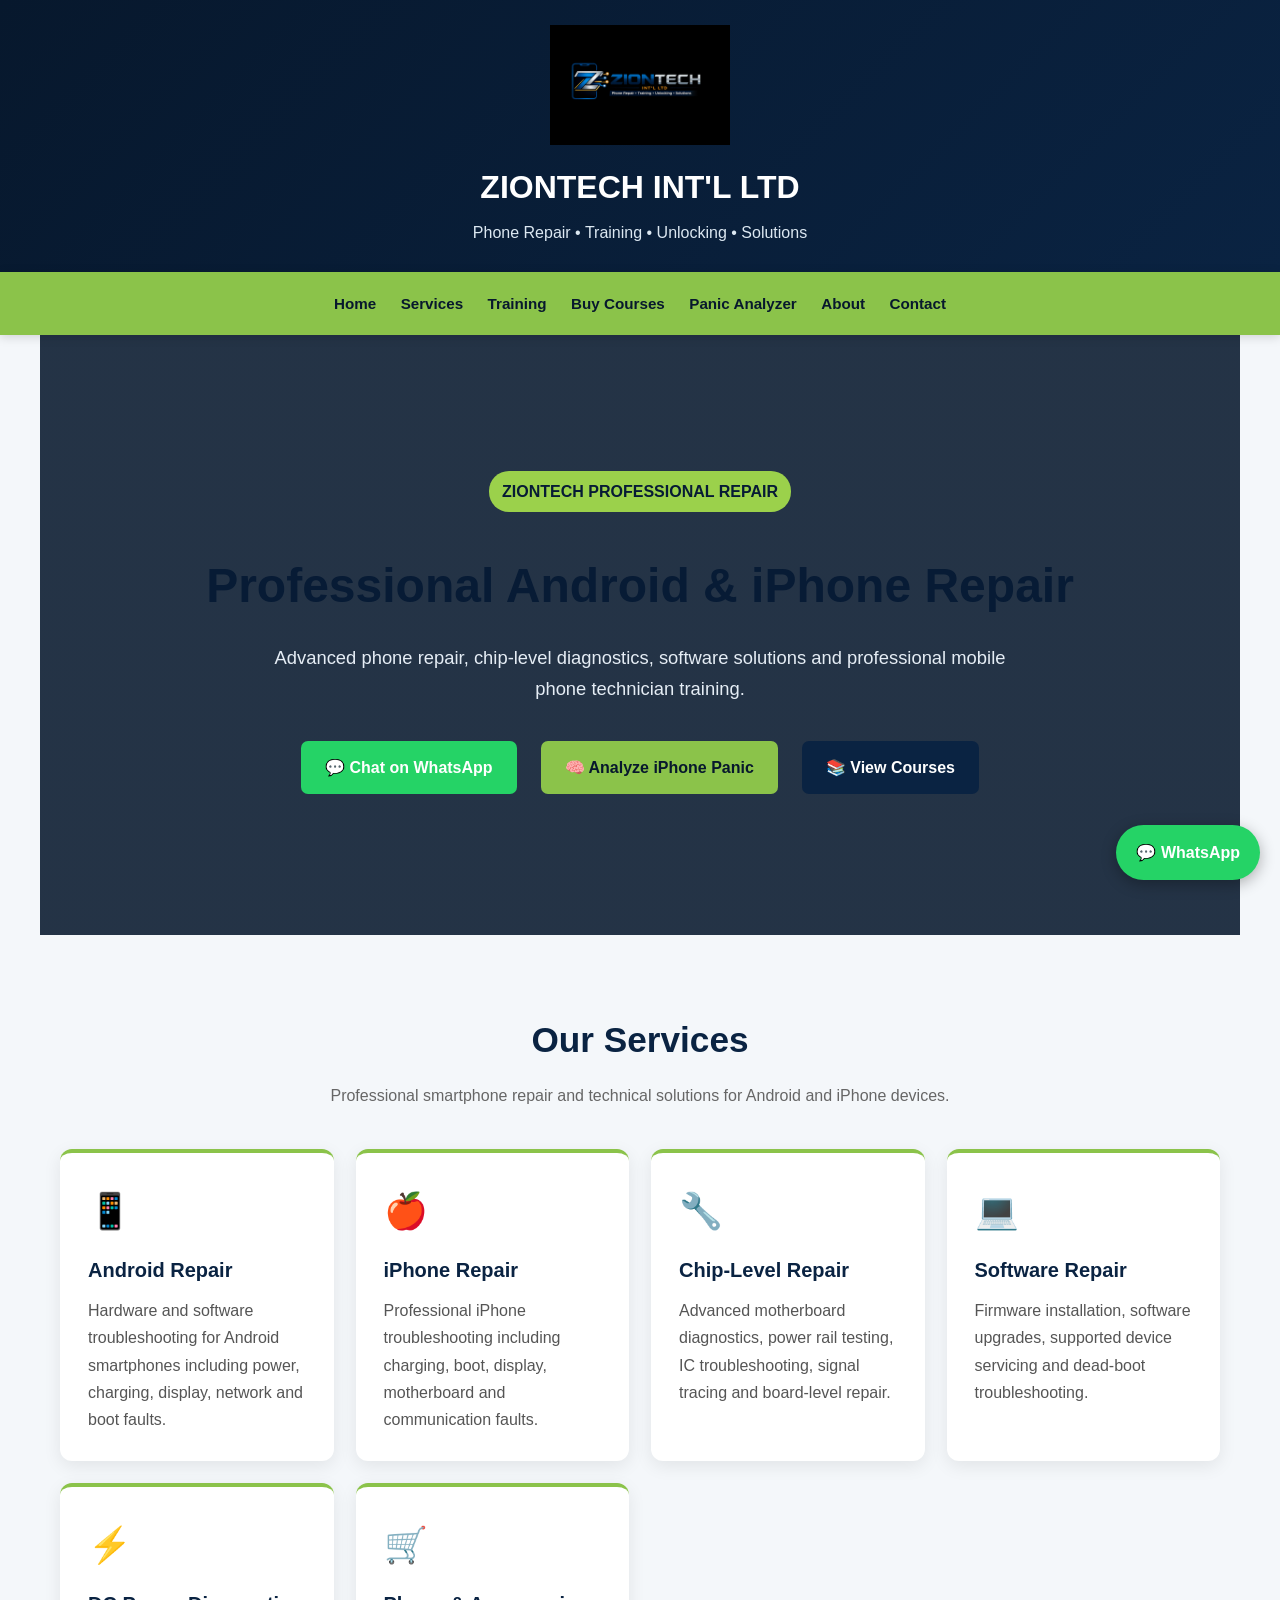
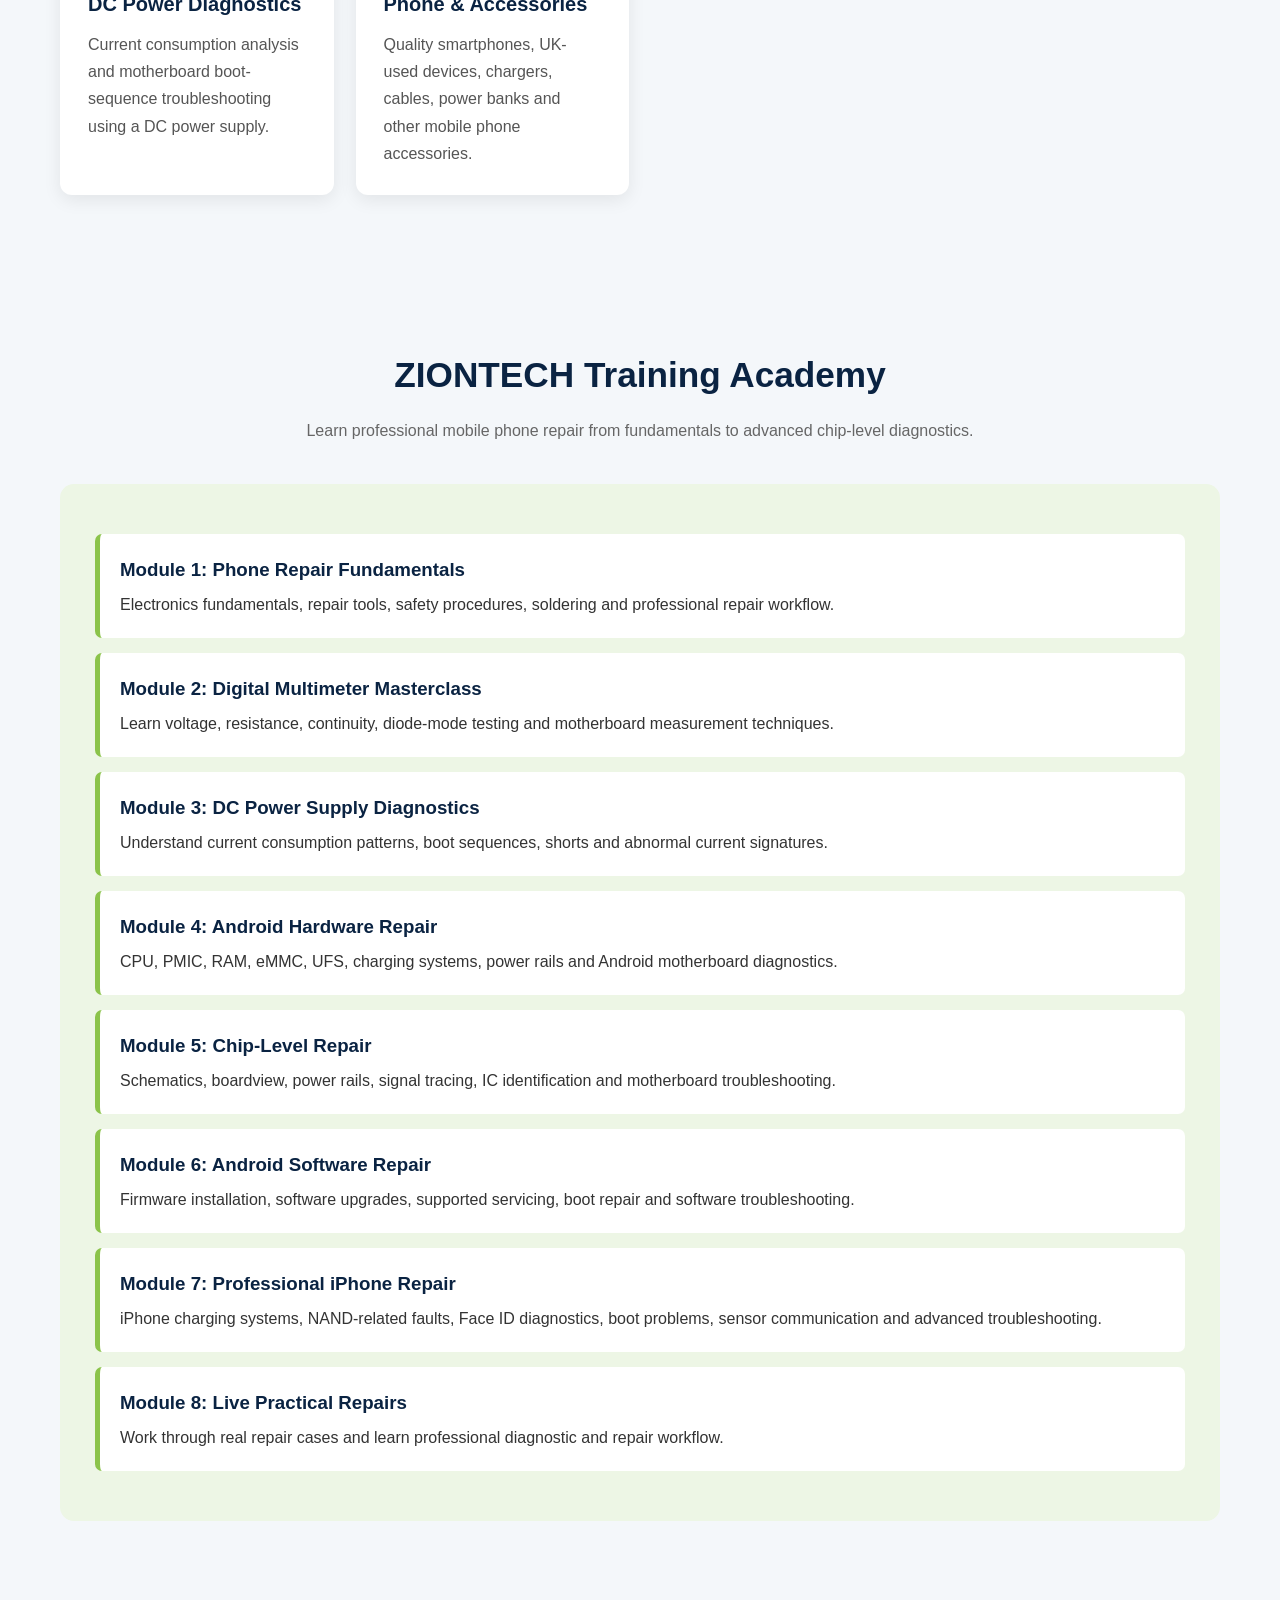
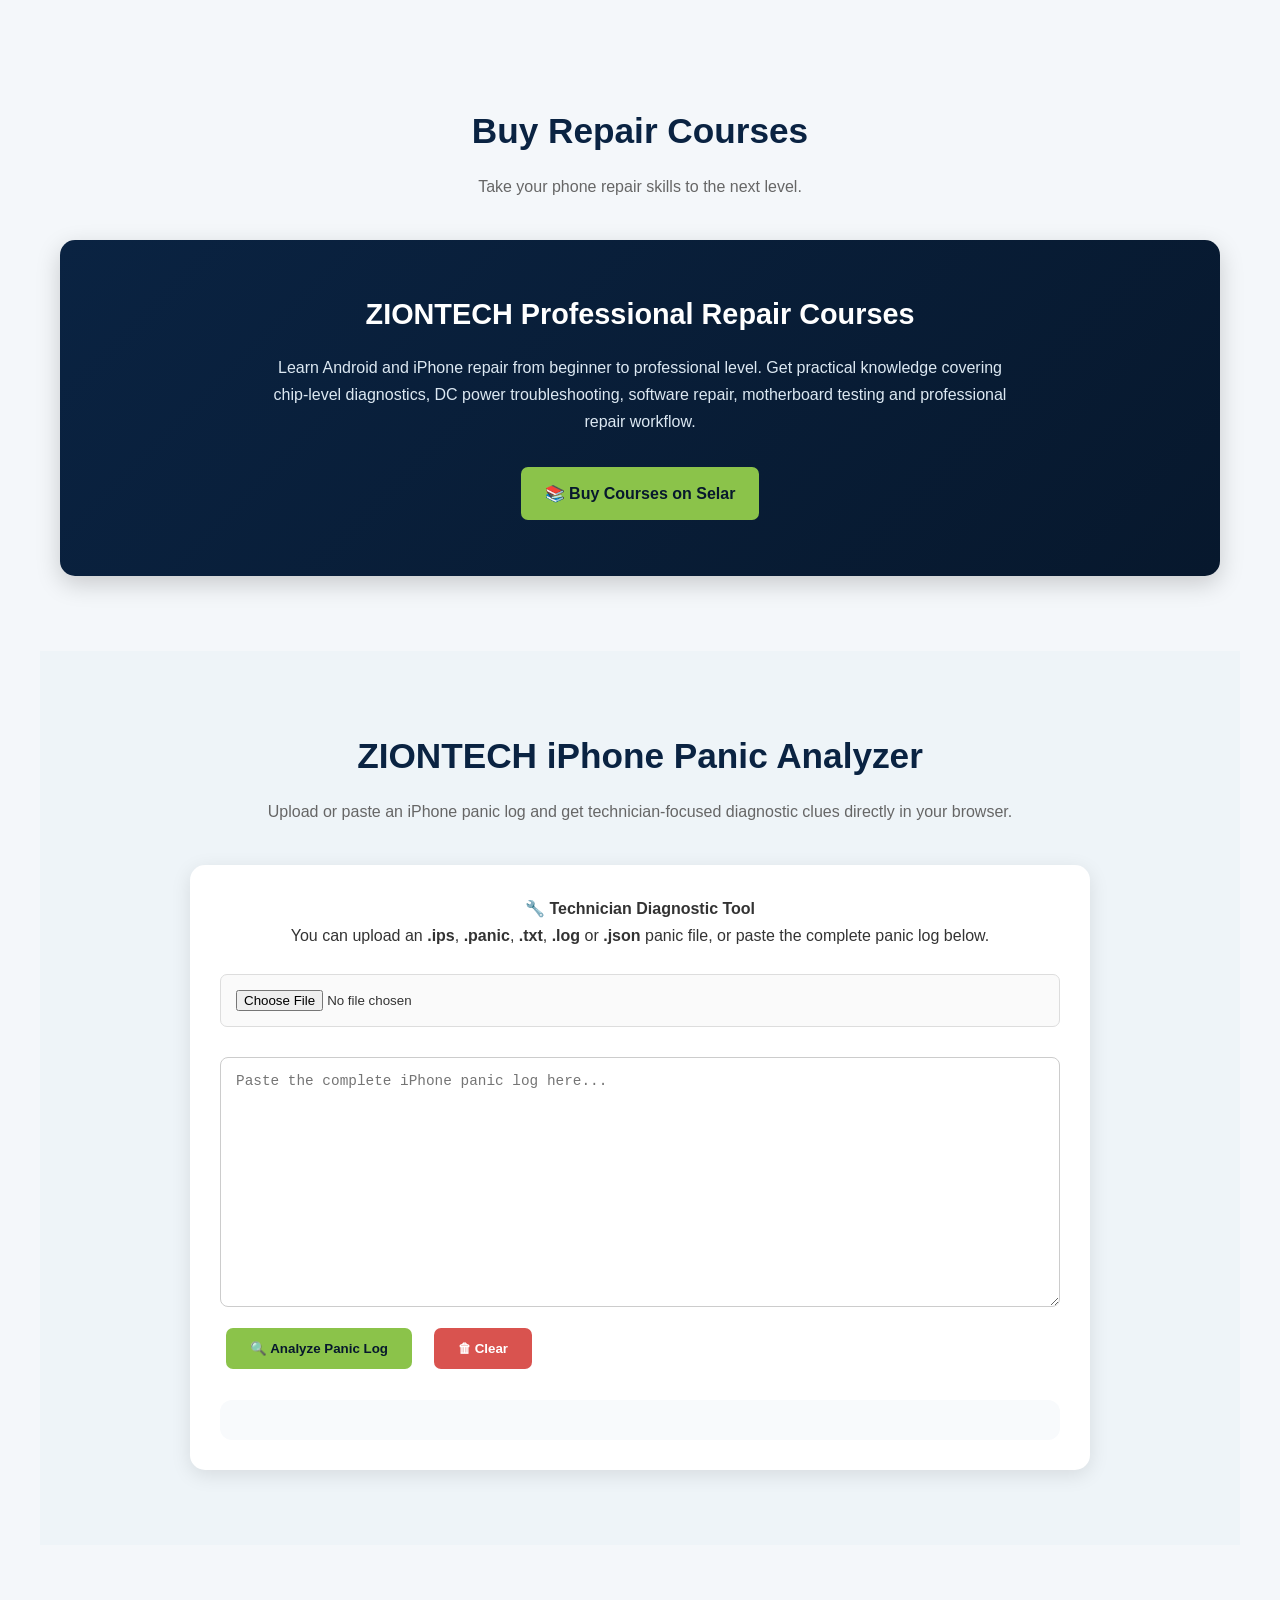
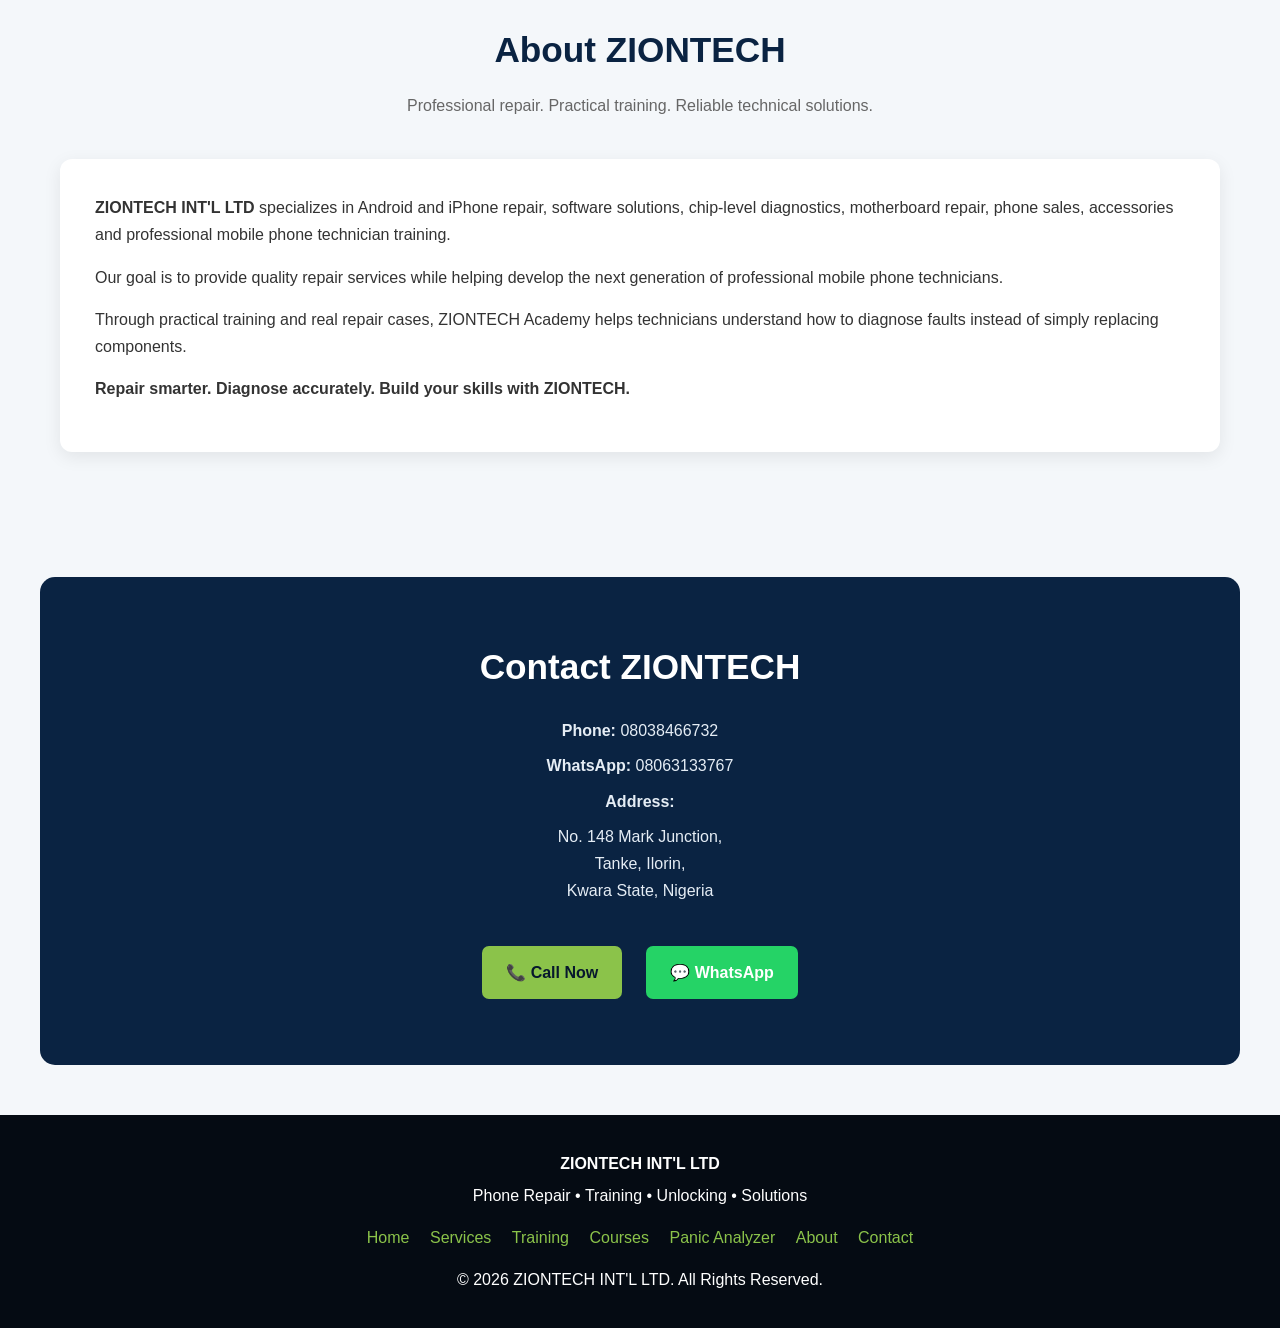
==== commit eb58b1a0: "Restore complete ZIONTECH website sections" ====
--- a/index.html
+++ b/index.html
@@ -3,77 +3,1177 @@
 <head>
 <meta charset="UTF-8">
 <meta name="viewport" content="width=device-width, initial-scale=1.0">
-<meta name="theme-color" content="#9bd14b">
-<meta name="description" content="ZIONTECH INT'L LTD - Professional phone repair, diagnostics and technician training.">
-<title>ZIONTECH INT'L LTD</title>
+
+<meta name="theme-color" content="#0A2342">
+
+<meta name="description"
+content="ZIONTECH INT'L LTD - Professional Android and iPhone repair, chip-level diagnostics, software solutions, phone sales, accessories and mobile phone repair training academy.">
+
+<meta name="keywords"
+content="ZIONTECH, phone repair, iPhone repair, Android repair, phone technician training, chip level repair, iPhone panic analyzer, phone flashing, Ilorin phone repair">
+
+<title>ZIONTECH INT'L LTD | Phone Repair & Training Academy</title>
+
 <link rel="manifest" href="manifest.json">
+
+<link rel="icon" type="image/png" href="images/logo.png">
+
 <link rel="stylesheet" href="style.css">
+
+<style>
+
+/* ===============================
+   ZIONTECH WEBSITE ENHANCEMENTS
+================================ */
+
+:root{
+    --blue:#0A2342;
+    --green:#8BC34A;
+    --dark:#07182d;
+    --light:#f4f7fa;
+    --white:#ffffff;
+    --whatsapp:#25D366;
+}
+
+*{
+    margin:0;
+    padding:0;
+    box-sizing:border-box;
+    scroll-behavior:smooth;
+}
+
+body{
+    font-family:Arial, Helvetica, sans-serif;
+    background:var(--light);
+    color:#333;
+    line-height:1.7;
+}
+
+/* HEADER */
+
+header{
+    background:linear-gradient(135deg,#07182d,#0A2342);
+    color:white;
+    text-align:center;
+    padding:25px 15px;
+}
+
+.logo{
+    width:220px;
+    max-width:90%;
+    height:auto;
+    display:block;
+    margin:0 auto 15px;
+}
+
+header h1{
+    font-size:2rem;
+    margin-bottom:5px;
+}
+
+header p{
+    color:#dce8f2;
+}
+
+/* NAVIGATION */
+
+nav{
+    background:var(--green);
+    padding:14px 10px;
+    text-align:center;
+    position:sticky;
+    top:0;
+    z-index:9999;
+    box-shadow:0 2px 10px rgba(0,0,0,.15);
+}
+
+nav a{
+    display:inline-block;
+    color:#07182d;
+    text-decoration:none;
+    margin:5px 10px;
+    font-weight:bold;
+    font-size:.95rem;
+}
+
+nav a:hover{
+    color:white;
+}
+
+/* HERO */
+
+.hero{
+    min-height:600px;
+    display:flex;
+    flex-direction:column;
+    justify-content:center;
+    align-items:center;
+    text-align:center;
+    padding:80px 20px;
+
+    background:
+    linear-gradient(rgba(7,24,45,.88),rgba(7,24,45,.88)),
+    url('https://images.unsplash.com/photo-1511707171634-5f897ff02aa9');
+
+    background-size:cover;
+    background-position:center;
+    color:white;
+}
+
+.hero-badge{
+    display:inline-block;
+    background:var(--green);
+    color:#07182d;
+    padding:7px 16px;
+    border-radius:30px;
+    font-weight:bold;
+    margin-bottom:18px;
+}
+
+.hero h2{
+    font-size:3rem;
+    max-width:900px;
+    margin-bottom:15px;
+}
+
+.hero p{
+    max-width:750px;
+    font-size:1.15rem;
+    margin-bottom:30px;
+    color:#e5edf5;
+}
+
+.hero-buttons{
+    display:flex;
+    flex-wrap:wrap;
+    justify-content:center;
+    gap:12px;
+}
+
+/* BUTTON */
+
+.btn{
+    display:inline-block;
+    background:var(--green);
+    color:#07182d;
+    padding:13px 24px;
+    text-decoration:none;
+    border:none;
+    border-radius:7px;
+    font-weight:bold;
+    cursor:pointer;
+    transition:.3s;
+}
+
+.btn:hover{
+    transform:translateY(-2px);
+    opacity:.9;
+}
+
+.btn-whatsapp{
+    background:var(--whatsapp);
+    color:white;
+}
+
+.btn-blue{
+    background:var(--blue);
+    color:white;
+}
+
+.danger{
+    background:#d9534f;
+    color:white;
+}
+
+/* SECTIONS */
+
+section{
+    padding:75px 20px;
+    max-width:1200px;
+    margin:auto;
+}
+
+.section-title{
+    text-align:center;
+    color:var(--blue);
+    font-size:2.2rem;
+    margin-bottom:12px;
+}
+
+.section-subtitle{
+    text-align:center;
+    max-width:750px;
+    margin:0 auto 40px;
+    color:#666;
+}
+
+/* GRID */
+
+.grid{
+    display:grid;
+    grid-template-columns:repeat(auto-fit,minmax(250px,1fr));
+    gap:22px;
+}
+
+/* CARDS */
+
+.card{
+    background:white;
+    padding:28px;
+    border-radius:12px;
+    box-shadow:0 5px 18px rgba(0,0,0,.08);
+    border-top:4px solid var(--green);
+    transition:.3s;
+}
+
+.card:hover{
+    transform:translateY(-5px);
+    box-shadow:0 10px 25px rgba(0,0,0,.12);
+}
+
+.card h3{
+    color:var(--blue);
+    margin-bottom:10px;
+    font-size:1.25rem;
+}
+
+.card p{
+    color:#555;
+}
+
+/* SERVICE ICON */
+
+.service-icon{
+    font-size:2.2rem;
+    margin-bottom:12px;
+}
+
+/* TRAINING */
+
+.training-box{
+    background:#edf6e5;
+    padding:35px;
+    border-radius:14px;
+    margin-bottom:30px;
+}
+
+.module{
+    background:white;
+    padding:20px;
+    margin:15px 0;
+    border-left:5px solid var(--green);
+    border-radius:7px;
+}
+
+.module h3{
+    color:var(--blue);
+    margin-bottom:5px;
+}
+
+/* COURSES */
+
+.course-box{
+    background:linear-gradient(135deg,#0A2342,#07182d);
+    color:white;
+    text-align:center;
+    padding:50px 25px;
+    border-radius:15px;
+    box-shadow:0 8px 25px rgba(0,0,0,.18);
+}
+
+.course-box h3{
+    font-size:1.8rem;
+    margin-bottom:15px;
+}
+
+.course-box p{
+    max-width:750px;
+    margin:0 auto 25px;
+    color:#dce8f2;
+}
+
+/* PANIC ANALYZER */
+
+.analyzer-section{
+    background:#eef4f8;
+    max-width:1200px;
+}
+
+.analyzer{
+    background:white;
+    padding:30px;
+    border-radius:15px;
+    box-shadow:0 5px 20px rgba(0,0,0,.1);
+    max-width:900px;
+    margin:auto;
+}
+
+.analyzer-intro{
+    text-align:center;
+    margin-bottom:25px;
+}
+
+.analyzer input[type="file"]{
+    width:100%;
+    padding:15px;
+    margin-bottom:15px;
+    border:1px solid #ddd;
+    border-radius:7px;
+    background:#fafafa;
+}
+
+.analyzer textarea{
+    width:100%;
+    min-height:250px;
+    padding:15px;
+    border:1px solid #ccc;
+    border-radius:8px;
+    resize:vertical;
+    font-family:monospace;
+    font-size:.9rem;
+    margin-bottom:15px;
+}
+
+.analyzer-buttons{
+    display:flex;
+    gap:10px;
+    flex-wrap:wrap;
+}
+
+#result{
+    margin-top:25px;
+}
+
+.finding{
+    background:#f5f8fa;
+    padding:13px;
+    margin:8px 0;
+    border-left:4px solid var(--green);
+    border-radius:5px;
+}
+
+#result h3{
+    color:var(--blue);
+    margin:15px 0 10px;
+}
+
+/* ABOUT */
+
+.about-box{
+    background:white;
+    padding:35px;
+    border-radius:12px;
+    box-shadow:0 5px 18px rgba(0,0,0,.08);
+}
+
+.about-box p{
+    margin-bottom:15px;
+}
+
+/* CONTACT */
+
+.contact{
+    max-width:1200px;
+    background:var(--blue);
+    color:white;
+    text-align:center;
+    border-radius:15px;
+    margin:50px auto;
+    padding:60px 20px;
+}
+
+.contact h2{
+    font-size:2.2rem;
+    margin-bottom:20px;
+}
+
+.contact p{
+    margin:8px 0;
+    color:#e5edf5;
+}
+
+/* FOOTER */
+
+footer{
+    background:#050b13;
+    color:white;
+    text-align:center;
+    padding:30px 20px;
+}
+
+footer p{
+    margin:5px 0;
+}
+
+.footer-links{
+    margin:15px 0;
+}
+
+.footer-links a{
+    color:var(--green);
+    text-decoration:none;
+    margin:0 8px;
+}
+
+/* FLOATING WHATSAPP */
+
+.whatsapp{
+    position:fixed;
+    bottom:20px;
+    right:20px;
+    background:var(--whatsapp);
+    color:white;
+    padding:14px 20px;
+    border-radius:50px;
+    text-decoration:none;
+    font-weight:bold;
+    box-shadow:0 4px 15px rgba(0,0,0,.3);
+    z-index:99999;
+}
+
+/* MOBILE */
+
+@media(max-width:768px){
+
+    header h1{
+        font-size:1.5rem;
+    }
+
+    .logo{
+        width:180px;
+    }
+
+    nav{
+        padding:10px 5px;
+    }
+
+    nav a{
+        font-size:.85rem;
+        margin:4px 6px;
+    }
+
+    .hero{
+        min-height:520px;
+        padding:70px 18px;
+    }
+
+    .hero h2{
+        font-size:2rem;
+    }
+
+    .hero p{
+        font-size:1rem;
+    }
+
+    section{
+        padding:55px 15px;
+    }
+
+    .section-title{
+        font-size:1.8rem;
+    }
+
+    .training-box,
+    .analyzer,
+    .about-box{
+        padding:22px;
+    }
+
+    .whatsapp{
+        bottom:15px;
+        right:15px;
+        padding:12px 17px;
+    }
+}
+
+</style>
 </head>
+
 <body>
+
+<!-- =========================
+     HEADER
+========================= -->
+
 <header>
-  <img src="images/logo.png" class="logo" alt="ZIONTECH INT'L LTD Logo">
-  <h1>ZIONTECH INT'L LTD</h1>
-  <p>Phone Repair • Diagnostics • Training Academy</p>
+
+    <img
+        src="images/logo.png"
+        class="logo"
+        alt="ZIONTECH INT'L LTD Logo"
+    >
+
+    <h1>ZIONTECH INT'L LTD</h1>
+
+    <p>
+        Phone Repair • Training • Unlocking • Solutions
+    </p>
+
 </header>
 
+
+<!-- =========================
+     NAVIGATION
+========================= -->
+
 <nav>
-  <a href="#services">Services</a>
-  <a href="#training">Training</a>
-  <a href="#panic-analyzer">Panic Analyzer</a>
-  <a href="#contact">Contact</a>
+
+    <a href="#home">Home</a>
+
+    <a href="#services">Services</a>
+
+    <a href="#training">Training</a>
+
+    <a href="#courses">Buy Courses</a>
+
+    <a href="#panic-analyzer">Panic Analyzer</a>
+
+    <a href="#about">About</a>
+
+    <a href="#contact">Contact</a>
+
 </nav>
 
-<section class="hero">
-  <span>PROFESSIONAL MOBILE REPAIR</span>
-  <h2>Android & iPhone Repair</h2>
-  <p>Chip-level diagnostics, software solutions and practical technician training.</p>
-  <a class="btn" href="https://wa.me/2348063133767">WhatsApp</a>
-  <a class="btn secondary" href="#panic-analyzer">Analyze Panic Log</a>
+
+<!-- =========================
+     HERO
+========================= -->
+
+<section id="home" class="hero">
+
+    <span class="hero-badge">
+        ZIONTECH PROFESSIONAL REPAIR
+    </span>
+
+    <h2>
+        Professional Android & iPhone Repair
+    </h2>
+
+    <p>
+        Advanced phone repair, chip-level diagnostics,
+        software solutions and professional mobile phone
+        technician training.
+    </p>
+
+    <div class="hero-buttons">
+
+        <a
+            href="https://wa.me/2348063133767"
+            class="btn btn-whatsapp"
+            target="_blank"
+        >
+            💬 Chat on WhatsApp
+        </a>
+
+        <a
+            href="#panic-analyzer"
+            class="btn"
+        >
+            🧠 Analyze iPhone Panic
+        </a>
+
+        <a
+            href="#courses"
+            class="btn btn-blue"
+        >
+            📚 View Courses
+        </a>
+
+    </div>
+
 </section>
 
+
+<!-- =========================
+     SERVICES
+========================= -->
+
 <section id="services">
-<h2>Our Services</h2>
-<div class="grid">
-<div class="card"><h3>Android Repair</h3><p>Hardware and software troubleshooting.</p></div>
-<div class="card"><h3>iPhone Repair</h3><p>Board-level diagnostics, charging, boot and display faults.</p></div>
-<div class="card"><h3>Chip-Level Repair</h3><p>Power rails, communication lines and motherboard diagnostics.</p></div>
-<div class="card"><h3>Software Repair</h3><p>Firmware installation, updates and supported servicing.</p></div>
-</div>
+
+    <h2 class="section-title">
+        Our Services
+    </h2>
+
+    <p class="section-subtitle">
+        Professional smartphone repair and technical solutions
+        for Android and iPhone devices.
+    </p>
+
+
+    <div class="grid">
+
+
+        <div class="card">
+
+            <div class="service-icon">📱</div>
+
+            <h3>Android Repair</h3>
+
+            <p>
+                Hardware and software troubleshooting for
+                Android smartphones including power, charging,
+                display, network and boot faults.
+            </p>
+
+        </div>
+
+
+        <div class="card">
+
+            <div class="service-icon">🍎</div>
+
+            <h3>iPhone Repair</h3>
+
+            <p>
+                Professional iPhone troubleshooting including
+                charging, boot, display, motherboard and
+                communication faults.
+            </p>
+
+        </div>
+
+
+        <div class="card">
+
+            <div class="service-icon">🔧</div>
+
+            <h3>Chip-Level Repair</h3>
+
+            <p>
+                Advanced motherboard diagnostics, power rail
+                testing, IC troubleshooting, signal tracing
+                and board-level repair.
+            </p>
+
+        </div>
+
+
+        <div class="card">
+
+            <div class="service-icon">💻</div>
+
+            <h3>Software Repair</h3>
+
+            <p>
+                Firmware installation, software upgrades,
+                supported device servicing and dead-boot
+                troubleshooting.
+            </p>
+
+        </div>
+
+
+        <div class="card">
+
+            <div class="service-icon">⚡</div>
+
+            <h3>DC Power Diagnostics</h3>
+
+            <p>
+                Current consumption analysis and motherboard
+                boot-sequence troubleshooting using a DC
+                power supply.
+            </p>
+
+        </div>
+
+
+        <div class="card">
+
+            <div class="service-icon">🛒</div>
+
+            <h3>Phone & Accessories</h3>
+
+            <p>
+                Quality smartphones, UK-used devices,
+                chargers, cables, power banks and other
+                mobile phone accessories.
+            </p>
+
+        </div>
+
+
+    </div>
+
 </section>
 
+
+<!-- =========================
+     TRAINING ACADEMY
+========================= -->
+
 <section id="training">
-<h2>ZIONTECH Training Academy</h2>
-<div class="grid">
-<div class="card"><h3>Multimeter Masterclass</h3><p>Voltage, resistance, diode mode and continuity testing.</p></div>
-<div class="card"><h3>DC Power Diagnostics</h3><p>Current signatures and boot-sequence troubleshooting.</p></div>
-<div class="card"><h3>Board Repair</h3><p>Schematics, boardview, power rails and signal tracing.</p></div>
-</div>
+
+    <h2 class="section-title">
+        ZIONTECH Training Academy
+    </h2>
+
+    <p class="section-subtitle">
+        Learn professional mobile phone repair from
+        fundamentals to advanced chip-level diagnostics.
+    </p>
+
+
+    <div class="training-box">
+
+
+        <div class="module">
+
+            <h3>
+                Module 1: Phone Repair Fundamentals
+            </h3>
+
+            <p>
+                Electronics fundamentals, repair tools,
+                safety procedures, soldering and professional
+                repair workflow.
+            </p>
+
+        </div>
+
+
+        <div class="module">
+
+            <h3>
+                Module 2: Digital Multimeter Masterclass
+            </h3>
+
+            <p>
+                Learn voltage, resistance, continuity,
+                diode-mode testing and motherboard
+                measurement techniques.
+            </p>
+
+        </div>
+
+
+        <div class="module">
+
+            <h3>
+                Module 3: DC Power Supply Diagnostics
+            </h3>
+
+            <p>
+                Understand current consumption patterns,
+                boot sequences, shorts and abnormal
+                current signatures.
+            </p>
+
+        </div>
+
+
+        <div class="module">
+
+            <h3>
+                Module 4: Android Hardware Repair
+            </h3>
+
+            <p>
+                CPU, PMIC, RAM, eMMC, UFS, charging systems,
+                power rails and Android motherboard diagnostics.
+            </p>
+
+        </div>
+
+
+        <div class="module">
+
+            <h3>
+                Module 5: Chip-Level Repair
+            </h3>
+
+            <p>
+                Schematics, boardview, power rails,
+                signal tracing, IC identification and
+                motherboard troubleshooting.
+            </p>
+
+        </div>
+
+
+        <div class="module">
+
+            <h3>
+                Module 6: Android Software Repair
+            </h3>
+
+            <p>
+                Firmware installation, software upgrades,
+                supported servicing, boot repair and
+                software troubleshooting.
+            </p>
+
+        </div>
+
+
+        <div class="module">
+
+            <h3>
+                Module 7: Professional iPhone Repair
+            </h3>
+
+            <p>
+                iPhone charging systems, NAND-related faults,
+                Face ID diagnostics, boot problems, sensor
+                communication and advanced troubleshooting.
+            </p>
+
+        </div>
+
+
+        <div class="module">
+
+            <h3>
+                Module 8: Live Practical Repairs
+            </h3>
+
+            <p>
+                Work through real repair cases and learn
+                professional diagnostic and repair workflow.
+            </p>
+
+        </div>
+
+
+    </div>
+
 </section>
 
-<section id="panic-analyzer">
-<h2>ZIONTECH iPhone Panic Analyzer</h2>
-<p class="center">Upload or paste an iPhone panic log. Analysis is performed locally in your browser.</p>
-<div class="analyzer">
-<input id="panicFile" type="file" accept=".ips,.panic,.txt,.log,.json">
-<textarea id="panicInput" placeholder="Paste the complete panic log here..."></textarea>
-<button class="btn" id="analyzeBtn">Analyze Panic Log</button>
-<button class="btn danger" id="clearBtn">Clear</button>
-<div id="result"></div>
-</div>
+
+<!-- =========================
+     BUY COURSES
+========================= -->
+
+<section id="courses">
+
+    <h2 class="section-title">
+        Buy Repair Courses
+    </h2>
+
+    <p class="section-subtitle">
+        Take your phone repair skills to the next level.
+    </p>
+
+
+    <div class="course-box">
+
+        <h3>
+            ZIONTECH Professional Repair Courses
+        </h3>
+
+        <p>
+            Learn Android and iPhone repair from beginner
+            to professional level. Get practical knowledge
+            covering chip-level diagnostics, DC power
+            troubleshooting, software repair, motherboard
+            testing and professional repair workflow.
+        </p>
+
+
+        <a
+            href="https://selar.com/m/Ziontech453"
+            target="_blank"
+            rel="noopener"
+            class="btn"
+        >
+            📚 Buy Courses on Selar
+        </a>
+
+    </div>
+
 </section>
 
+
+<!-- =========================
+     IPHONE PANIC ANALYZER
+========================= -->
+
+<section id="panic-analyzer" class="analyzer-section">
+
+    <h2 class="section-title">
+        ZIONTECH iPhone Panic Analyzer
+    </h2>
+
+    <p class="section-subtitle">
+        Upload or paste an iPhone panic log and get
+        technician-focused diagnostic clues directly
+        in your browser.
+    </p>
+
+
+    <div class="analyzer">
+
+        <div class="analyzer-intro">
+
+            <p>
+                <strong>
+                    🔧 Technician Diagnostic Tool
+                </strong>
+            </p>
+
+            <p>
+                You can upload an
+                <strong>.ips</strong>,
+                <strong>.panic</strong>,
+                <strong>.txt</strong>,
+                <strong>.log</strong> or
+                <strong>.json</strong>
+                panic file, or paste the complete panic
+                log below.
+            </p>
+
+        </div>
+
+
+        <input
+            id="panicFile"
+            type="file"
+            accept=".ips,.panic,.txt,.log,.json"
+        >
+
+
+        <textarea
+            id="panicInput"
+            placeholder="Paste the complete iPhone panic log here..."
+        ></textarea>
+
+
+        <div class="analyzer-buttons">
+
+            <button
+                class="btn"
+                id="analyzeBtn"
+                type="button"
+            >
+                🔍 Analyze Panic Log
+            </button>
+
+
+            <button
+                class="btn danger"
+                id="clearBtn"
+                type="button"
+            >
+                🗑 Clear
+            </button>
+
+        </div>
+
+
+        <div id="result"></div>
+
+    </div>
+
+</section>
+
+
+<!-- =========================
+     ABOUT
+========================= -->
+
+<section id="about">
+
+    <h2 class="section-title">
+        About ZIONTECH
+    </h2>
+
+    <p class="section-subtitle">
+        Professional repair. Practical training.
+        Reliable technical solutions.
+    </p>
+
+
+    <div class="about-box">
+
+        <p>
+            <strong>ZIONTECH INT'L LTD</strong> specializes
+            in Android and iPhone repair, software solutions,
+            chip-level diagnostics, motherboard repair,
+            phone sales, accessories and professional
+            mobile phone technician training.
+        </p>
+
+
+        <p>
+            Our goal is to provide quality repair services
+            while helping develop the next generation of
+            professional mobile phone technicians.
+        </p>
+
+
+        <p>
+            Through practical training and real repair cases,
+            ZIONTECH Academy helps technicians understand
+            how to diagnose faults instead of simply replacing
+            components.
+        </p>
+
+
+        <p>
+            <strong>
+                Repair smarter. Diagnose accurately.
+                Build your skills with ZIONTECH.
+            </strong>
+        </p>
+
+    </div>
+
+</section>
+
+
+<!-- =========================
+     CONTACT
+========================= -->
+
 <section id="contact" class="contact">
-<h2>Contact ZIONTECH</h2>
-<p>Phone: 08038466732</p>
-<p>WhatsApp: 08063133767</p>
-<p>No. 148 Mark Junction, Tanke, Ilorin, Kwara State, Nigeria</p>
-<a class="btn" href="tel:08038466732">Call Now</a>
+
+    <h2>
+        Contact ZIONTECH
+    </h2>
+
+
+    <p>
+        <strong>Phone:</strong>
+        08038466732
+    </p>
+
+
+    <p>
+        <strong>WhatsApp:</strong>
+        08063133767
+    </p>
+
+
+    <p>
+        <strong>Address:</strong>
+    </p>
+
+
+    <p>
+        No. 148 Mark Junction,<br>
+        Tanke, Ilorin,<br>
+        Kwara State, Nigeria
+    </p>
+
+
+    <br>
+
+
+    <div class="hero-buttons">
+
+        <a
+            href="tel:08038466732"
+            class="btn"
+        >
+            📞 Call Now
+        </a>
+
+
+        <a
+            href="https://wa.me/2348063133767"
+            target="_blank"
+            class="btn btn-whatsapp"
+        >
+            💬 WhatsApp
+        </a>
+
+    </div>
+
 </section>
 
-<footer>© 2026 ZIONTECH INT'L LTD. All Rights Reserved.</footer>
+
+<!-- =========================
+     FOOTER
+========================= -->
+
+<footer>
+
+    <p>
+        <strong>ZIONTECH INT'L LTD</strong>
+    </p>
+
+    <p>
+        Phone Repair • Training • Unlocking • Solutions
+    </p>
+
+
+    <div class="footer-links">
+
+        <a href="#home">Home</a>
+
+        <a href="#services">Services</a>
+
+        <a href="#training">Training</a>
+
+        <a href="#courses">Courses</a>
+
+        <a href="#panic-analyzer">Panic Analyzer</a>
+
+        <a href="#about">About</a>
+
+        <a href="#contact">Contact</a>
+
+    </div>
+
+
+    <p>
+        © 2026 ZIONTECH INT'L LTD. All Rights Reserved.
+    </p>
+
+</footer>
+
+
+<!-- =========================
+     FLOATING WHATSAPP
+========================= -->
+
+<a
+    href="https://wa.me/2348063133767"
+    target="_blank"
+    class="whatsapp"
+    aria-label="Chat with ZIONTECH on WhatsApp"
+>
+    💬 WhatsApp
+</a>
+
+
+<!-- =========================
+     PANIC ANALYZER SCRIPT
+========================= -->
+
 <script src="panic-analyzer.js"></script>
+
+
+<!-- =========================
+     SERVICE WORKER
+========================= -->
+
 <script>
-if ('serviceWorker' in navigator) navigator.serviceWorker.register('service-worker.js');
+
+if ('serviceWorker' in navigator) {
+
+    window.addEventListener('load', function(){
+
+        navigator.serviceWorker.register('service-worker.js')
+        .then(function(){
+
+            console.log('ZIONTECH service worker registered.');
+
+        })
+        .catch(function(error){
+
+            console.log(
+                'Service worker registration failed:',
+                error
+            );
+
+        });
+
+    });
+
+}
+
 </script>
+
 </body>
-</html>+</html>
